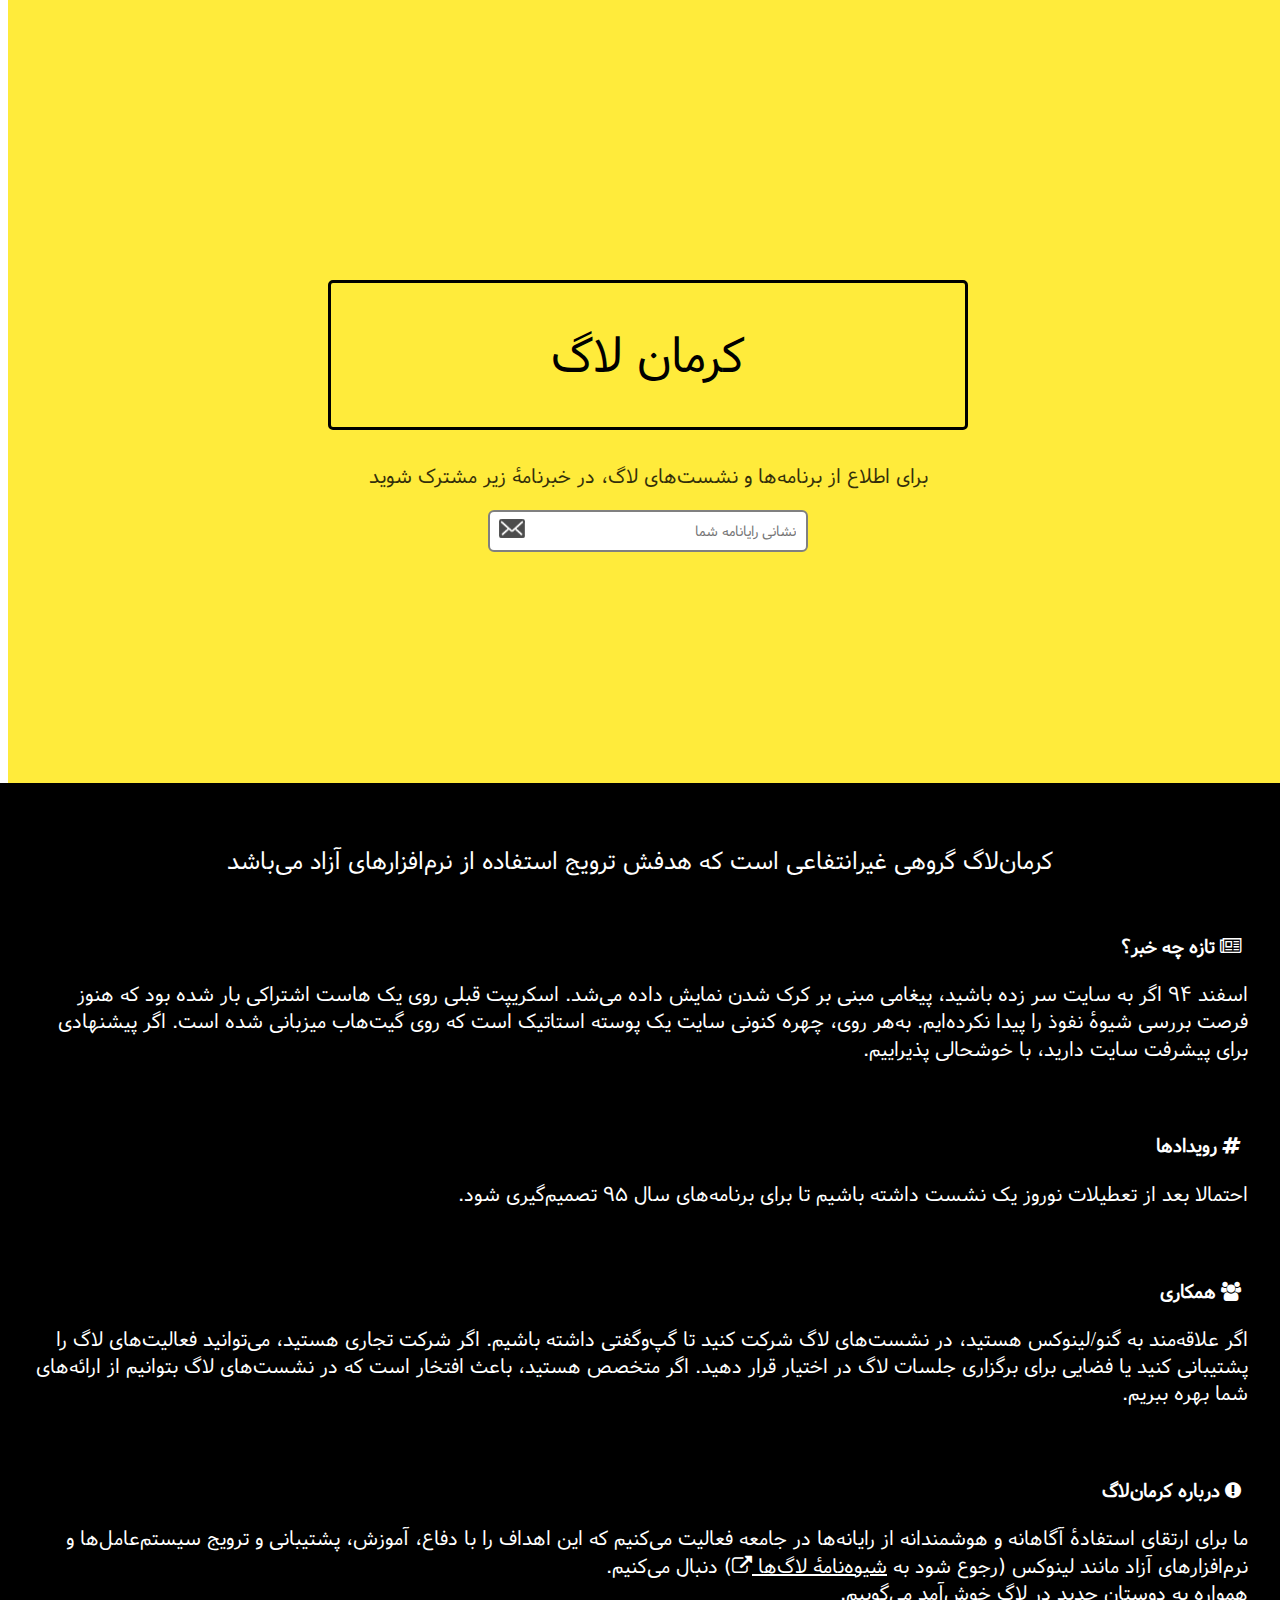
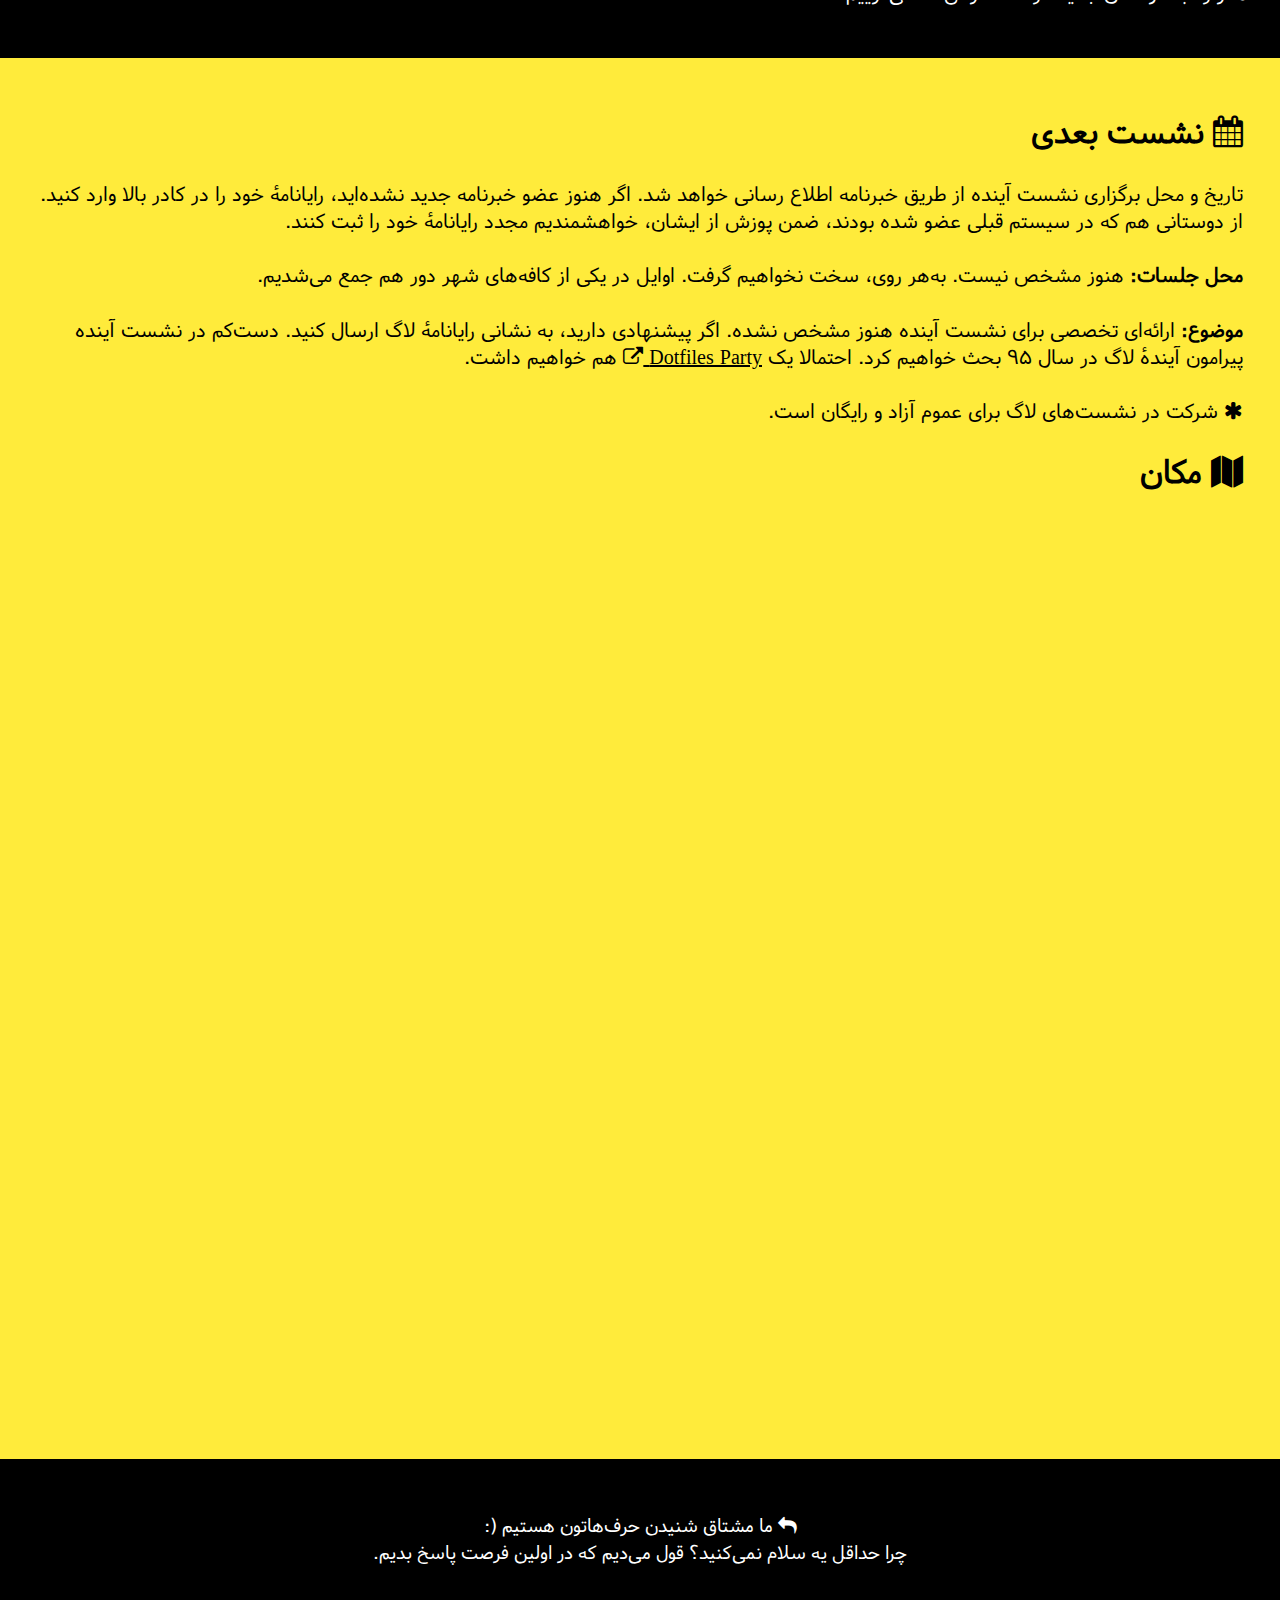
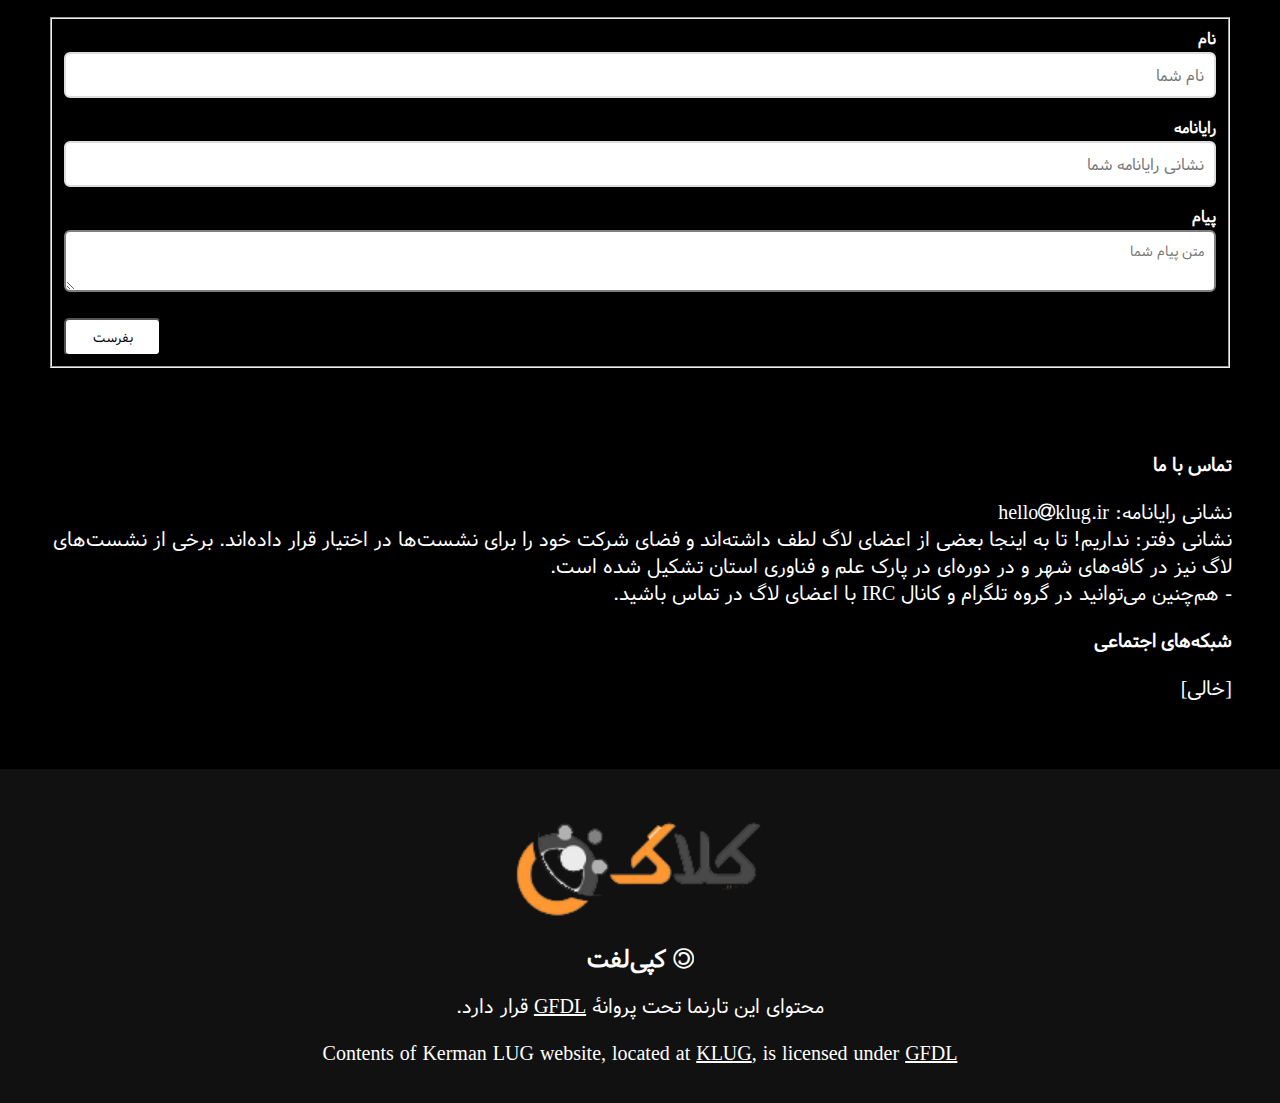
==== index.html @ a6a875c9 "_blog --> blog" ====
<!doctype html>
<html lang="en">
<head>
    <meta charset="utf-8">
    <meta name="viewport" content="width=device-width, initial-scale=1.0">

    <title>کرمان‌لاگ &ndash; گروه کاربران گنو/لینوکس کرمان</title>

    <link rel="stylesheet" href="http://yui.yahooapis.com/pure/0.6.0/pure-min.css">
    <!--[if lte IE 8]>
        <link rel="stylesheet" href="http://yui.yahooapis.com/pure/0.6.0/grids-responsive-old-ie-min.css">
    <![endif]-->
    <!--[if gt IE 8]><!-->
        <link rel="stylesheet" href="http://yui.yahooapis.com/pure/0.6.0/grids-responsive-min.css">
    <!--<![endif]-->
    <link rel="stylesheet" href="http://netdna.bootstrapcdn.com/font-awesome/4.0.3/css/font-awesome.css">
    <link rel="stylesheet" href="fonts/font-awesome/css/font-awesome.min.css">
    <!--[if lte IE 8]>
        <link rel="stylesheet" href="css/layouts/marketing-old-ie.css">
    <![endif]-->
    <!--[if gt IE 8]><!-->
        <link rel="stylesheet" href="css/layouts/marketing.css">
    <!--<![endif]-->
    <link rel="stylesheet" href="css/rtl.css">
</head>
<body>

<div class="header">
    <div class="home-menu pure-menu pure-menu-horizontal pure-menu-fixed">
        <a class="pure-menu-heading" href="">گروه کاربران گنو/لینوکس کرمان</a>

        <ul class="pure-menu-list">
            <li class="pure-menu-item"><a href="blog.html" class="pure-menu-link"><i class="fa fa-list-alt fa-flip-horizontal"></i> بلاگ</a></li>
            <li class="pure-menu-item"><a href="irc://irc.freenode.net/kermanlug" class="pure-menu-link"><i class="fa fa-comment"></i> IRC</a></li>
            <li class="pure-menu-item"><a href="http://telegram.me/kermanlug" class="pure-menu-link"><i class="fa fa-send"></i> تلگرام</a></li>
            <li class="pure-menu-item"><a href="http://web.archive.org/web/20140118203056/http://www.klug.ir/" class="pure-menu-link"><i class="fa fa-archive"></i> آرشیو</a></li>
            <li class="pure-menu-item"><a href="faq.html" class="pure-menu-link"><i class="fa fa-question-circle fa-flip-horizontal"></i> FAQ</a></li>

        </ul>
    </div>
</div>

<div class="splash-container">
    <div class="splash">
        <h1 class="splash-head">کرمان لاگ</h1>
        <p class="splash-subhead">
            برای اطلاع از برنامه‌ها و نشست‌های لاگ، در خبرنامهٔ زیر مشترک شوید
        </p>
        <!-- Subscribe form -->
        <div class="subscribe-width">
        <div class="subscribe">
            <form action="http://klug.us13.list-manage.com/subscribe/post?u=af1e56b7903acbbe41aab40e8&amp;id=5d4c1ebba8" method="post" id="mc-embedded-subscribe-form" method="post" id="subscribe-form">
            <p class="form-field">
                <input type="email" value="" name="EMAIL" id="subscribe_email" placeholder="نشانی رایانامه شما" mailchimp>
            </p>
            <p class="form-submit">
                <input type="submit" name="subscribe_submit" id="subscribe_submit" value="" />
            </p>
                <span id="response"></span>
            </form>
        </div>
        </div>
        <!-- End Subscribe form-->

    </div>
</div>

<div class="content-wrapper">
    <div class="content">
        <h2 class="content-head is-center">
       کرمان‌لاگ گروهی غیرانتفاعی است که هدفش ترویج استفاده از نرم‌افزارهای آزاد می‌باشد
        </h2>

        <div class="pure-g">
            <div class="l-box pure-u-1 pure-u-md-1-2 pure-u-lg-1-4">

                <h3 class="content-subhead">
                    <i class="fa fa-newspaper-o"></i>
                    تازه چه خبر؟
                </h3>
                <p>
اسفند ۹۴ اگر به سایت سر زده باشید، پیغامی مبنی بر کرک شدن نمایش داده می‌شد. اسکریپت قبلی روی یک هاست اشتراکی بار شده بود که هنوز فرصت بررسی شیوهٔ نفوذ را پیدا نکرده‌ایم. به‌هر روی، چهره کنونی سایت یک پوسته استاتیک است که روی گیت‌هاب میزبانی شده است. اگر پیشنهادی برای پیشرفت سایت دارید، با خوشحالی پذیراییم.
                </p>
            </div>
            <div class="l-box pure-u-1 pure-u-md-1-2 pure-u-lg-1-4">
                <h3 class="content-subhead">
                    <i class="fa fa-hashtag"></i>
                    رویدادها
                </h3>
                <p>
احتمالا بعد از تعطیلات نوروز یک نشست داشته باشیم تا برای برنامه‌های سال ۹۵ تصمیم‌گیری شود.
                </p>
            </div>
            <div class="l-box pure-u-1 pure-u-md-1-2 pure-u-lg-1-4">
                <h3 class="content-subhead">
                    <i class="fa fa-group"></i>
                    همکاری
                </h3>
                <p>
اگر علاقه‌مند به گنو/لینوکس هستید، در نشست‌های لاگ شرکت کنید تا گپ‌وگفتی داشته باشیم.  اگر شرکت تجاری هستید، می‌توانید فعالیت‌های لاگ را پشتیبانی کنید یا فضایی برای برگزاری جلسات لاگ در اختیار قرار دهید. اگر متخصص هستید، باعث افتخار است که در نشست‌های لاگ بتوانیم از ارائه‌های شما بهره ببریم.
                </p>
            </div>
            <div class="l-box pure-u-1 pure-u-md-1-2 pure-u-lg-1-4">
                <h3 class="content-subhead">
                    <i class="fa fa-exclamation-circle"></i>
                    درباره کرمان‌لاگ
                </h3>
                <p>
ما برای ارتقای استفادهٔ آگاهانه و هوشمندانه از رایانه‌ها در جامعه فعالیت می‌کنیم که این اهداف را با دفاع، آموزش، پشتیبانی و ترویج سیستم‌عامل‌ها و نرم‌افزارهای آزاد مانند لینوکس (رجوع شود به <a href="http://www.tldp.org/HOWTO/User-Group-HOWTO-4.html">شیوه‌نامهٔ لاگ‌ها <i class="fa fa-external-link"></i></a>) دنبال می‌کنیم.
                <br>
همواره به دوستان جدید در لاگ خوش‌آمد می‌گوییم.
                </p>
            </div>
        </div>
    </div>

    <div class="ribbon l-box-lrg pure-g">
        <div class="pure-u-1 pure-u-md-1-2 pure-u-lg-2-3">

            <h1 class="content-head-ribbon"><i class="fa fa-calendar"></i> نشست بعدی</h1>

            <p class="content-head-ribbon">
تاریخ و محل برگزاری نشست آینده از طریق خبرنامه اطلاع رسانی خواهد شد. اگر هنوز عضو خبرنامه  جدید نشده‌اید، رایانامهٔ خود را در کادر بالا وارد کنید. از دوستانی هم که در سیستم قبلی عضو شده بودند، ضمن پوزش از ایشان، خواهشمندیم مجدد رایانامهٔ خود را ثبت کنند.
<br>
<br>
<b>محل جلسات:</b> هنوز مشخص نیست. به‌هر روی، سخت نخواهیم گرفت. اوایل در یکی از کافه‌های شهر دور هم جمع می‌شدیم.
<br>
<br>
<b>موضوع:</b> ارائه‌ای تخصصی برای نشست آینده هنوز مشخص نشده. اگر پیشنهادی دارید، به نشانی رایانامهٔ لاگ ارسال کنید. دست‌کم در نشست آینده پیرامون آیندهٔ لاگ در سال ۹۵ بحث خواهیم کرد. احتمالا یک <a href="http://cplug.org/2016/01/27/dotfiles/">Dotfiles Party <i class="fa fa-external-link"></i></a> هم خواهیم داشت.

<br>
<br>
<i class="fa fa-asterisk"></i> شرکت در نشست‌های لاگ برای عموم آزاد و رایگان است.
            </p>
        </div>

        <div class="pure-u-1 pure-u-md-1-2 pure-u-lg-1-3">
		<h1 class="content-head-ribbon"><i class="fa fa-map"></i> مکان</h1>
		<div class="google-maps">
		<iframe src="https://www.google.com/maps/embed?pb=!1m18!1m12!1m3!1d3445.2296825714075!2d57.05287413012775!3d30.28822043555858!2m3!1f0!2f0!3f0!3m2!1i1024!2i768!4f13.1!3m3!1m2!1s0x3f0218f4f6b83019%3A0xd40569c775bb7080!2sAzadi+Square!5e0!3m2!1sen!2sir!4v1457871116196" width="600" height="450" frameborder="0" style="border:0" allowfullscreen></iframe>
		</div>
    </div>
    </div>

    <div class="content">
        <h3 class="content-head is-center">
        <i class="fa fa-reply"></i>
        ما مشتاق شنیدن حرف‌هاتون هستیم (:
        <br>
        چرا حداقل یه سلام نمی‌کنید؟ قول می‌دیم که در اولین فرصت پاسخ بدیم.
        </h3>

        <div class="pure-g">
            <div class="l-box-lrg pure-u-1 pure-u-md-2-5">
                <form class="pure-form pure-form-stacked" action="https://fwdform.herokuapp.com/user/27b4df07-ee96-4915-ac5d-5c3432e8de1f" method="post">
                    <fieldset>

                        <label for="name">نام</label>
                        <input type="text" name="name" placeholder="نام شما">

                        <label for="email">رایانامه</label>
                        <input type="email" name="email" placeholder="نشانی رایانامه شما">

                        <label for="message">پیام</label>
			<textarea type="text" name="message" placeholder="متن پیام شما"></textarea>
                        <button type="submit" class="pure-button pull-left">بفرست</button>
                    </fieldset>
                </form>
            </div>

            <div class="l-box-lrg pure-u-1 pure-u-md-3-5">
                <h3>تماس با ما</h3>
                <p>
نشانی رایانامه: hello<i class="fa fa-at"></i>klug.ir
<br>
نشانی دفتر: نداریم! تا به اینجا بعضی از اعضای لاگ لطف داشته‌اند و فضای شرکت خود را برای نشست‌ها در اختیار قرار داده‌اند. برخی از نشست‌های لاگ نیز در کافه‌های شهر و در دوره‌ای در پارک علم و فناوری استان تشکیل شده است.
<br>
- هم‌چنین می‌توانید در گروه تلگرام و کانال IRC با اعضای لاگ در تماس باشید.
                </p>

                <h3>شبکه‌های اجتماعی</h3>
                <p>
[خالی]
                </p>
            </div>
        </div>

    </div>

    <div class="footer l-box is-center">
        <div class="pure-g">
        <div class="is-center pure-u-1 pure-u-md-1-2 pure-u-lg-2-5">
            <img class="pure-img-responsive" alt="File Icons" width="300" src="images/logo.png">
        </div>
        <div class="pure-u-1 pure-u-md-1-2 pure-u-lg-3-5">

            <h2><i class="fa fa-copyright fa-flip-horizontal"></i> کپی‌لفت</h2>

            <p>
محتوای این تارنما تحت پروانهٔ <a rel="license" href="https://commons.wikimedia.org/wiki/Commons:GNU_Free_Documentation_License,_version_1.2">GFDL</a> قرار دارد.
            </p>
            <p class="lead">
            Contents of <span xmlns:dct="http://purl.org/dc/terms/" property="dct:title">Kerman LUG</span> website, located at <a xmlns:cc="http://creativecommons.org/ns#" href="http://klug.ir/" property="cc:attributionName" rel="cc:attributionURL">KLUG</a>, is licensed under <a rel="license" href="https://commons.wikimedia.org/wiki/Commons:GNU_Free_Documentation_License,_version_1.2">GFDL</a>
            </p>
        </div>
    </div>

    </div>
</div>

</body>
</html>
---- css/layouts/marketing-old-ie.css ----
* {
    -webkit-box-sizing: border-box;
    -moz-box-sizing: border-box;
    box-sizing: border-box;
}

/*
 * -- BASE STYLES --
 * Most of these are inherited from Base, but I want to change a few.
 */

body {
    line-height: 1.7em;
    color: #7f8c8d;
    font-size: 13px;
}

h1,
h2,
h3,
h4,
h5,
h6,
label {
    color: #34495e;
}

.pure-img-responsive {
    max-width: 100%;
    height: auto;
}

/*
 * -- LAYOUT STYLES --
 * These are some useful classes which I will need
 */

.l-box {
    padding: 1em;
}

.l-box-lrg {
    padding: 2em;
    border-bottom: 1px solid rgba(0,0,0,0.1);
}

.is-center {
    text-align: center;
}

/*
 * -- PURE FORM STYLES --
 * Style the form inputs and labels
 */

.pure-form label {
    margin: 1em 0 0;
    font-weight: bold;
    font-size: 100%;
}

.pure-form input[type] {
    border: 2px solid #ddd;
    box-shadow: none;
    font-size: 100%;
    width: 100%;
    margin-bottom: 1em;
}

/*
 * -- PURE BUTTON STYLES --
 * I want my pure-button elements to look a little different
 */

.pure-button {
    background-color: #1f8dd6;
    color: white;
    padding: 0.5em 2em;
    border-radius: 5px;
}

a.pure-button-primary {
    background: white;
    color: #1f8dd6;
    border-radius: 5px;
    font-size: 120%;
}

/*
 * -- MENU STYLES --
 * I want to customize how my .pure-menu looks at the top of the page
 */

.home-menu {
    padding: 0.5em;
    text-align: center;
    box-shadow: 0 1px 1px rgba(0,0,0, 0.10);
}

.home-menu {
    background: #2d3e50;
}

.pure-menu.pure-menu-fixed {
    /* Fixed menus normally have a border at the bottom. */
    border-bottom: none;
    /* I need a higher z-index here because of the scroll-over effect. */
    z-index: 4;
}

.home-menu .pure-menu-heading {
    color: white;
    font-weight: 400;
    font-size: 120%;
}

.home-menu .pure-menu-selected a {
    color: white;
}

.home-menu a {
    color: #6FBEF3;
}

.home-menu li a:hover,
.home-menu li a:focus {
    background: none;
    border: none;
    color: #AECFE5;
}

/*
 * -- SPLASH STYLES --
 * This is the blue top section that appears on the page.
 */

.splash-container {
    background: #1f8dd6;
    z-index: 1;
    overflow: hidden;
    /* The following styles are required for the "scroll-over" effect */
    width: 100%;
    height: 88%;
    top: 0;
    left: 0;
    position: fixed !important;
}

.splash {
    /* absolute center .splash within .splash-container */
    width: 80%;
    height: 50%;
    margin: auto;
    position: absolute;
    top: 100px;
    left: 0;
    bottom: 0;
    right: 0;
    text-align: center;
    text-transform: uppercase;
}

/* This is the main heading that appears on the blue section */

.splash-head {
    font-size: 20px;
    font-weight: bold;
    color: white;
    border: 3px solid white;
    padding: 1em 1.6em;
    font-weight: 100;
    border-radius: 5px;
    line-height: 1em;
}

/* This is the subheading that appears on the blue section */

.splash-subhead {
    color: white;
    letter-spacing: 0.05em;
    opacity: 0.8;
}

/*
 * -- CONTENT STYLES --
 * This represents the content area (everything below the blue section)
 */

.content-wrapper {
    /* These styles are required for the "scroll-over" effect */
    position: absolute;
    top: 87%;
    width: 100%;
    min-height: 12%;
    z-index: 2;
    background: white;
}

/* This is the class used for the main content headers (<h2>) */

.content-head {
    font-weight: 400;
    text-transform: uppercase;
    letter-spacing: 0.1em;
    margin: 2em 0 1em;
}

/* This is a modifier class used when the content-head is inside a ribbon */

.content-head-ribbon {
    color: white;
}

/* This is the class used for the content sub-headers (<h3>) */

.content-subhead {
    color: #1f8dd6;
}

.content-subhead i {
    margin-right: 7px;
}

/* This is the class used for the dark-background areas. */

.ribbon {
    background: #2d3e50;
    color: #aaa;
}

/* This is the class used for the footer */

.footer {
    background: #111;
}

/*
 * -- TABLET (AND UP) MEDIA QUERIES --
 * On tablets and other medium-sized devices, we want to customize some
 * of the mobile styles.
 */

/* We increase the body font size */

body {
    font-size: 16px;
}

/* We want to give the content area some more padding */

.content {
    padding: 1em;
}

/* We can align the menu header to the left, but float the
    menu items to the right. */

.home-menu {
    text-align: left;
}

.home-menu ul {
    float: right;
}

/* We increase the height of the splash-container */

/*    .splash-container {
        height: 500px;
    }*/

/* We decrease the width of the .splash, since we have more width
    to work with */

.splash {
    width: 50%;
    height: 50%;
}

.splash-head {
    font-size: 250%;
}

/* We remove the border-separator assigned to .l-box-lrg */

.l-box-lrg {
    border: none;
}

/*
 * -- DESKTOP (AND UP) MEDIA QUERIES --
 * On desktops and other large devices, we want to over-ride some
 * of the mobile and tablet styles.
 */
---- css/layouts/marketing.css ----
* {
    -webkit-box-sizing: border-box;
    -moz-box-sizing: border-box;
    box-sizing: border-box;
}

/*
 * -- BASE STYLES --
 * Most of these are inherited from Base, but I want to change a few.
 */
body {
    line-height: 1.7em;
    color: #7f8c8d;
    font-size: 13px;
}

h1,
h2,
h3,
h4,
h5,
h6,
label
input {
    color: #34495e;
    font-family: 'vazir';
}

.pure-img-responsive {
    max-width: 100%;
    height: auto;
}

/*
 * -- LAYOUT STYLES --
 * These are some useful classes which I will need
 */
.l-box {
    padding: 1em;
}

.l-box-lrg {
    padding: 2em;
    border-bottom: 1px solid rgba(0,0,0,0.1);
}

.is-center {
    text-align: center;
}



/*
 * -- PURE FORM STYLES --
 * Style the form inputs and labels
 */
.pure-form label {
    margin: 1em 0 0;
    font-weight: bold;
    font-size: 100%;
}

.pure-form input[type] {
    border: 2px solid #ddd;
    box-shadow: none;
    font-size: 100%;
    width: 100%;
    margin-bottom: 1em;
    font-family: 'vazir';
}

/*
 * -- PURE BUTTON STYLES --
 * I want my pure-button elements to look a little different
 */
.pure-button {
    background-color: #1f8dd6;
    color: white;
    padding: 0.5em 2em;
    border-radius: 5px;
    font-family: 'vazir';
}

a.pure-button-primary {
    background: white;
    color: #1f8dd6;
    border-radius: 5px;
    font-size: 120%;
}


/*
 * -- MENU STYLES --
 * I want to customize how my .pure-menu looks at the top of the page
 */

.home-menu {
    padding: 0.5em;
    text-align: center;
    box-shadow: 0 1px 1px rgba(0,0,0, 0.10);
}
.home-menu {
    background: #2d3e50;
}
.pure-menu.pure-menu-fixed {
    /* Fixed menus normally have a border at the bottom. */
    border-bottom: none;
    /* I need a higher z-index here because of the scroll-over effect. */
    z-index: 4;
}

.home-menu .pure-menu-heading {
    color: white;
    font-weight: 400;
    font-size: 120%;
}

.home-menu .pure-menu-selected a {
    color: white;
}

.home-menu a {
    color: #6FBEF3;
}
.home-menu li a:hover,
.home-menu li a:focus {
    background: none;
    border: none;
    color: #AECFE5;
}


/*
 * -- SPLASH STYLES --
 * This is the blue top section that appears on the page.
 */

.splash-container {
    background: #1f8dd6;
    z-index: 1;
    overflow: hidden;
    /* The following styles are required for the "scroll-over" effect */
    width: 100%;
    height: 88%;
    top: 0;
    left: 0;
    position: fixed !important;
}

.splash {
    /* absolute center .splash within .splash-container */
    width: 80%;
    height: 50%;
    margin: auto;
    position: absolute;
    top: 100px; left: 0; bottom: 0; right: 0;
    text-align: center;
    text-transform: uppercase;
}

/* This is the main heading that appears on the blue section */
.splash-head {
    font-size: 20px;
    font-weight: bold;
    color: white;
    border: 3px solid white;
    padding: 1em 1.6em;
    font-weight: 100;
    border-radius: 5px;
    line-height: 1em;
}

/* This is the subheading that appears on the blue section */
.splash-subhead {
    color: white;
    letter-spacing: 0.05em;
    opacity: 0.8;
}

/*
 * -- CONTENT STYLES --
 * This represents the content area (everything below the blue section)
 */
.content-wrapper {
    /* These styles are required for the "scroll-over" effect */
    position: absolute;
    top: 87%;
    width: 100%;
    min-height: 12%;
    z-index: 2;
    background: white;

}

/* This is the class used for the main content headers (<h2>) */
.content-head {
    font-weight: 400;
    text-transform: uppercase;
    letter-spacing: 0.1em;
    margin: 2em 0 1em;
}

/* This is a modifier class used when the content-head is inside a ribbon */
.content-head-ribbon {
    color: white;
}

/* This is the class used for the content sub-headers (<h3>) */
.content-subhead {
    color: #1f8dd6;
}
    .content-subhead i {
        margin-right: 7px;
    }

/* This is the class used for the dark-background areas. */
.ribbon {
    background: #2d3e50;
    color: #aaa;
}

/* This is the class used for the footer */
.footer {
    background: #111;
}

/*
 * -- TABLET (AND UP) MEDIA QUERIES --
 * On tablets and other medium-sized devices, we want to customize some
 * of the mobile styles.
 */
@media (min-width: 48em) {

    /* We increase the body font size */
    body {
        font-size: 16px;
    }
    /* We want to give the content area some more padding */
    .content {
        padding: 1em;
    }

    /* We can align the menu header to the left, but float the
    menu items to the right. */
    .home-menu {
        text-align: left;
    }
        .home-menu ul {
            float: right;
        }

    /* We increase the height of the splash-container */
/*    .splash-container {
        height: 500px;
    }*/

    /* We decrease the width of the .splash, since we have more width
    to work with */
    .splash {
        width: 50%;
        height: 50%;
    }

    .splash-head {
        font-size: 250%;
    }


    /* We remove the border-separator assigned to .l-box-lrg */
    .l-box-lrg {
        border: none;
    }

}

/*
 * -- DESKTOP (AND UP) MEDIA QUERIES --
 * On desktops and other large devices, we want to over-ride some
 * of the mobile and tablet styles.
 */
@media (min-width: 78em) {
    /* We increase the header font size even more */
    .splash-head {
        font-size: 300%;
    }
}
---- css/rtl.css ----
@font-face {
    font-family: 'vazir';
    src: url('../fonts/Vazir.ttf');
    src: url('../fonts/Vazir.woff') format('woff'),
         url('../fonts/Vazir-Bold.ttf') format('truetype'),
         url('../fonts/Vazir-Bold.ttf') format('truetype'),
         url('../fonts/Vazir-Bold.woff') format('woff');
    font-weight: normal;
    font-style: normal;
}

@font-face {
    font-family: 'Droid Arabic Naskh';
    src: url('../fonts/DroidNaskh-Bold.ttf');
    font-style: normal;
}

body {
    direction: rtl;
    font-family: 'vazir', 'Droid Arabic Naskh', 'Ubuntu';
}

/*============================ Header ============================*/
.home-menu {
    text-align: right;
}

.home-menu ul {
    float: left;
}

.pure-menu-horizontal {
    white-space: normal;
}

/*========================= a, a:hover ===========================*/
.home-menu li a:hover,
.home-menu li a:focus,
.footer a:hover,
.content a:hover,
.ribbon a:hover  {
    background: #fff;
    border-bottom:0px solid #fff;
    color: #111414;
    text-decoration: none;
}

.footer a,
.content a {
    color: white;
}

.ribbon a {
    color: black;
}

/*================================================================*/

.splash-head {
    font-family: 'vazir', 'Droid Arabic Naskh', 'pfont';
}

.home-menu a, .content-subhead, h1, h2, h3, h4, h5, h6, label, p {
    color: white;
    font-family: 'vazir', 'Droid Arabic Naskh', 'Ubuntu';
}

p {
    font-size: 1.25em;
}

.content-head {
    letter-spacing: 0em;
}

.splash-container, .ribbon {
    background: #FFEB3B;
}

.home-menu, .content-wrapper {
    background: black;
}

.splash-head, .splash-subhead {
    color: black;
}

.splash-head {
    border-color: black
}

.pure-button {
    background-color: white;
    color: black;
    margin-top: 10px;
}

/*================= Black Color for Yellow Parts =================*/

.content-head-ribbon {
    color: black;
    padding: 5px;
}

.vazir {
    font-family: 'vazir !IMPORTANT';
}

/*======================== SUBSCRIBE FORM ========================*/
input[type="text"], input[type="email"], input[type="password"], textarea {
    background-color: white;
    border: 2px solid gray;
    -webkit-border-radius: 6px;
    border-radius: 6px;
    color: #000000;
    font-family: inherit;
    font-size: 14px;
    padding: 9px 10px;
    margin: 0px 0px 8px 0px;
    -webkit-transition: all 0.7s ease 0s;
    -moz-transition: all 0.7s ease 0s;
    -ms-transition: all 0.7s ease 0s;
    -o-transition: all 0.7s ease 0s;
    transition: all 0.7s ease 0s;
    width: 100%;
}

input[type="text"]:focus, input[type="email"]:focus, input[type="password"]:focus, textarea:focus {
    background-color: rgba(255,255,255,1);
}

.subscribe-width {
    width: 50%;
    margin-right: 25%;
}

.subscribe {
    position: relative;
    height: auto;
    margin: 5px 0px 0px 0px;
    width: 100%;
}

input::-webkit-input-placeholder, input:-moz-placeholder, input::-moz-placeholder, input:-ms-input-placeholder {
    color: #999;
}

.subscribe  input[type="text"] {
    padding: 9px 50px 9px 15px;
}

#subscribe_submit {
    background: transparent url(../images/envelope.png) no-repeat center left;
    color: #fff;
    font-weight: 100;
    font-size: 12px;
    border: none;
    padding: 1px 15px 4px;
    outline: none;
    position: absolute;
    left: 11px;
    top: 9px;
    -webkit-transition: all 0.3s ease-in-out;
    -moz-transition: all 0.3s ease-in-out;
    -ms-transition: all 0.3s ease-in-out;
    -o-transition: all 0.3s ease-in-out;
    transition: all 0.3s ease-in-out;
}

#subscribe_submit:hover {
    background: transparent url(../images/envelope-hover.png) no-repeat top left;
}
.error {
    -webkit-transition: all 0.5s ease 0s;
    -moz-transition: all 0.5s ease 0s;
    -ms-transition: all 0.5s ease 0s;
    -o-transition: all 0.5s ease 0s;
    transition: all 0.5s ease 0s;
    float: right;
    margin: -40px 4px 0 0;
    position: relative;
    top: 0;
}

.error i{
    background: none !important;
    border-radius:0;
    -webkit-border-radius:0;
    width:12px !important;
    height:12px !important;
    margin: 0px;
    padding: 0px;
}

.error i:before {
    color: #FF0000;
    content: "";
    font-family: FontAwesome;
    font-size: 11px;
    margin-right: 10px;
    vertical-align: top;
    width:12px !important;
    height:12px !important;
}

/*========================= Google Maps =========================*/
.google-maps {
    position: relative;
    padding-bottom: 75%;
    height: 0;
    overflow: hidden;
}
.google-maps iframe {
    position: absolute;
    top: 0;
    left: 0;
    width: 100%;
    height: 100%;
}
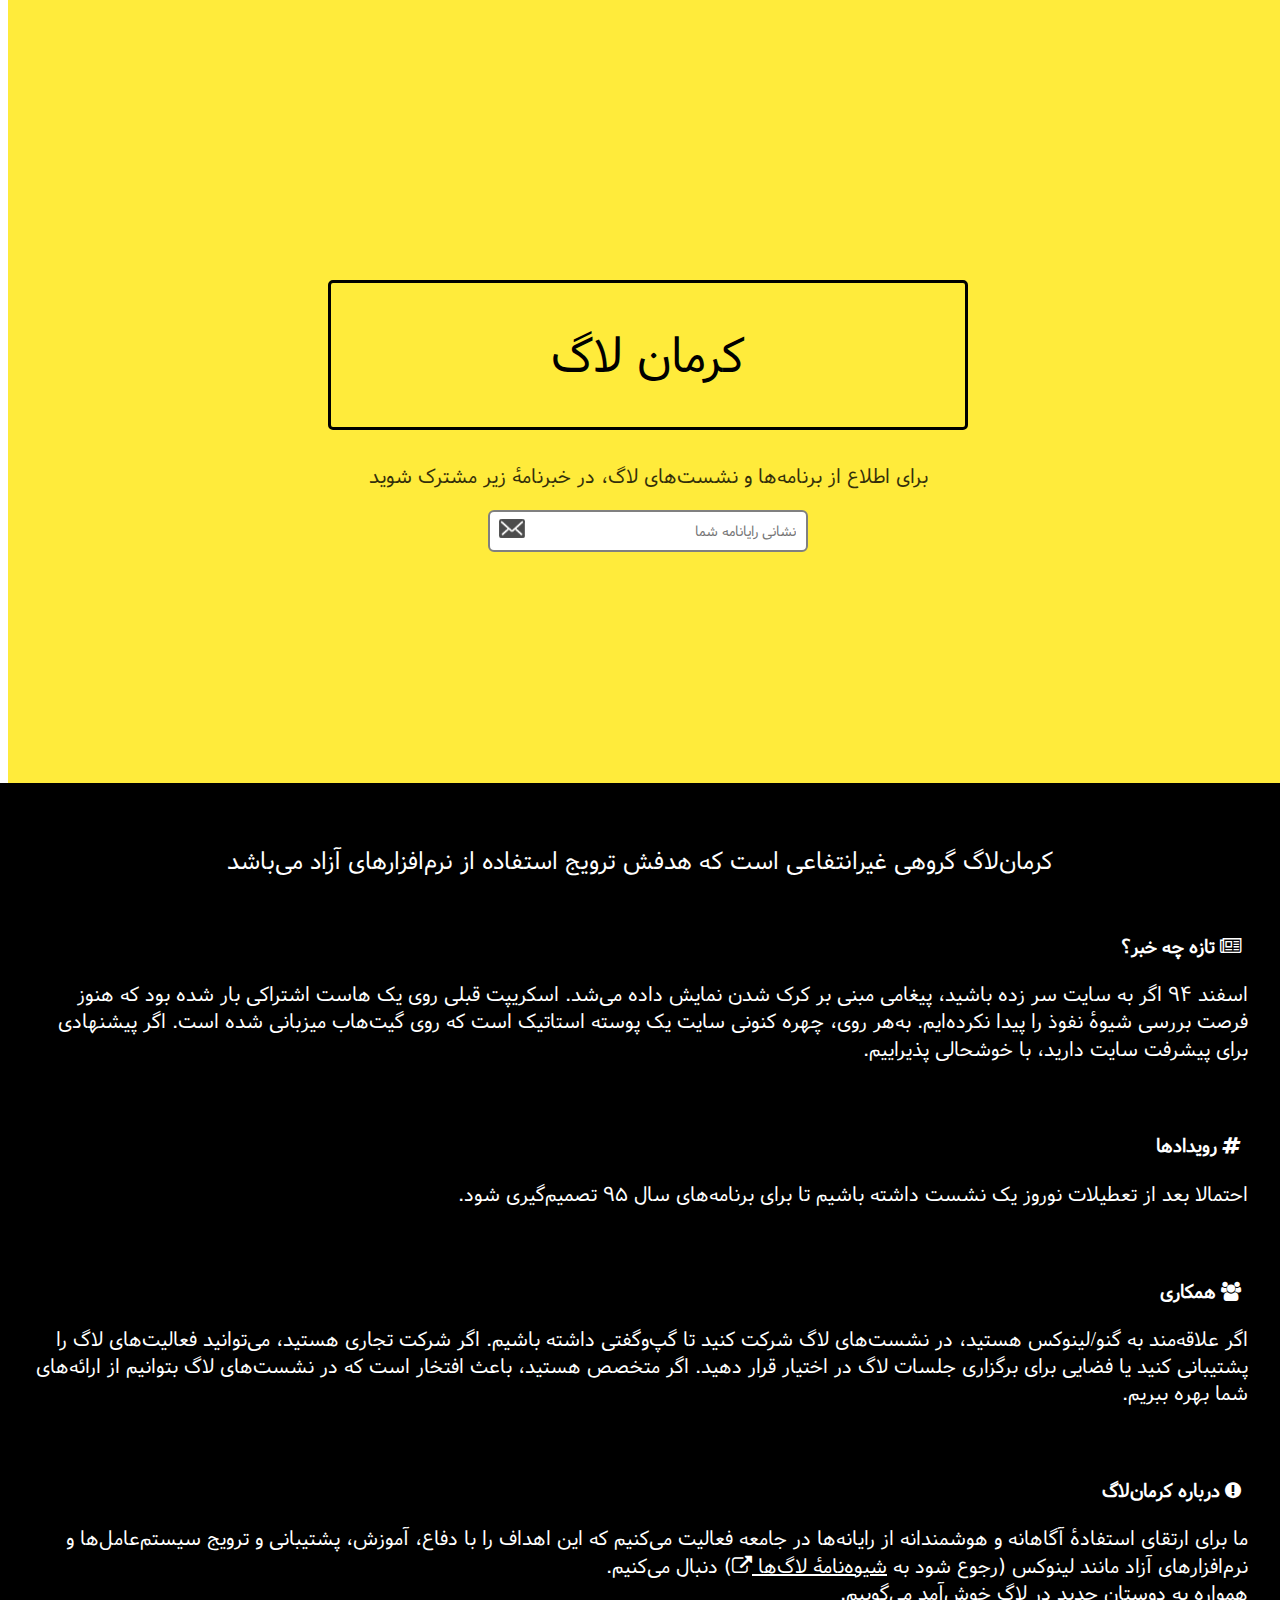
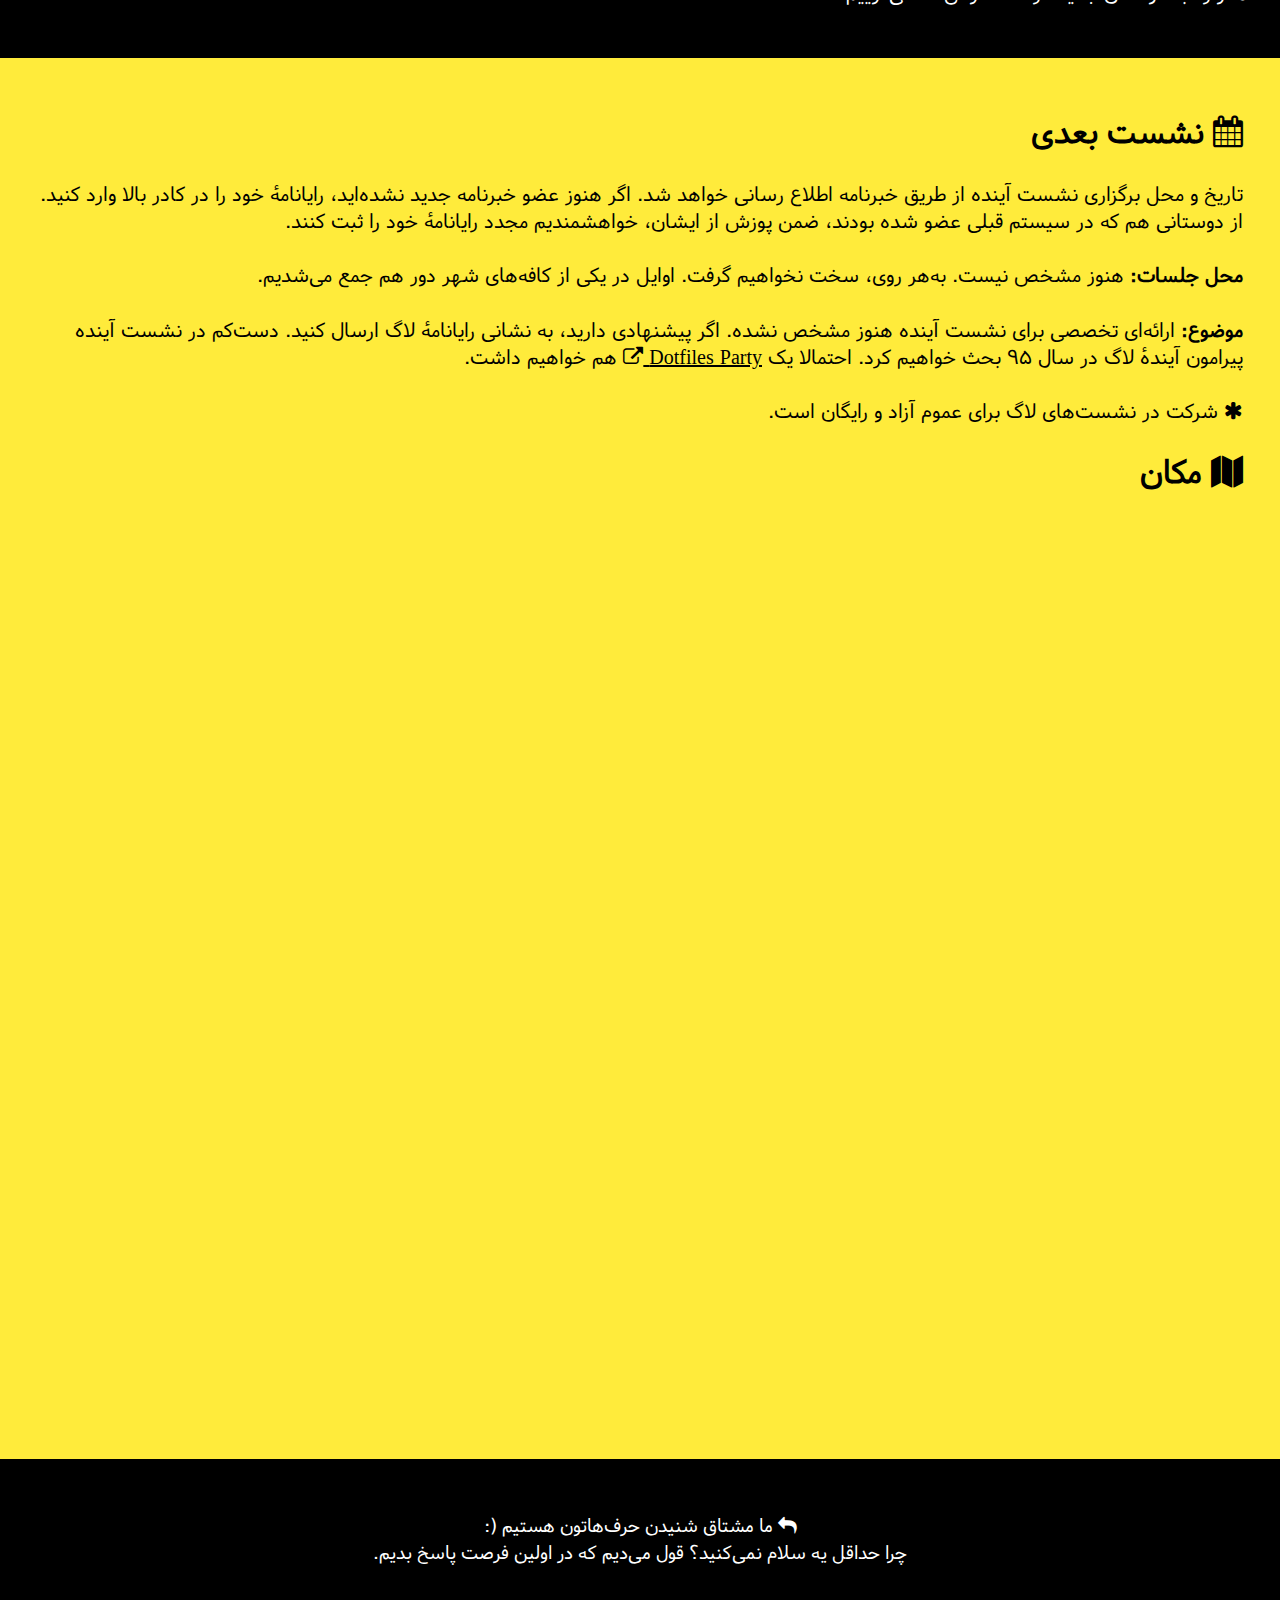
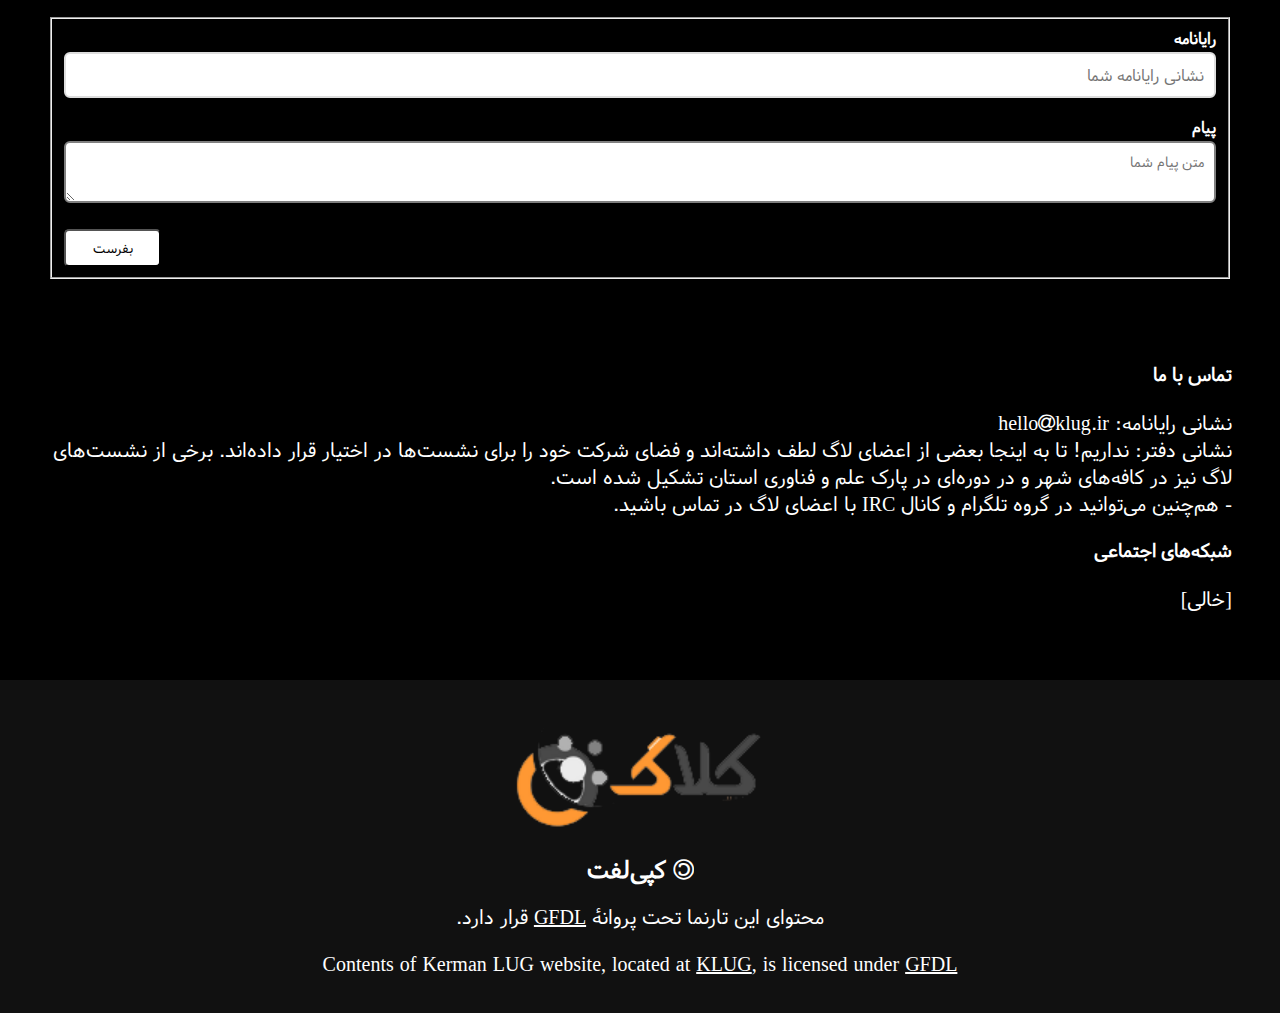
==== commit f6a85735: "Contact form works now" ====
--- a/index.html
+++ b/index.html
@@ -154,9 +154,7 @@
             <div class="l-box-lrg pure-u-1 pure-u-md-2-5">
                 <form class="pure-form pure-form-stacked" action="https://fwdform.herokuapp.com/user/27b4df07-ee96-4915-ac5d-5c3432e8de1f" method="post">
                     <fieldset>
-
-                        <label for="name">نام</label>
-                        <input type="text" name="name" placeholder="نام شما">
+                        <input type="text" name="name" Value="User" hidden>
 
                         <label for="email">رایانامه</label>
                         <input type="email" name="email" placeholder="نشانی رایانامه شما">
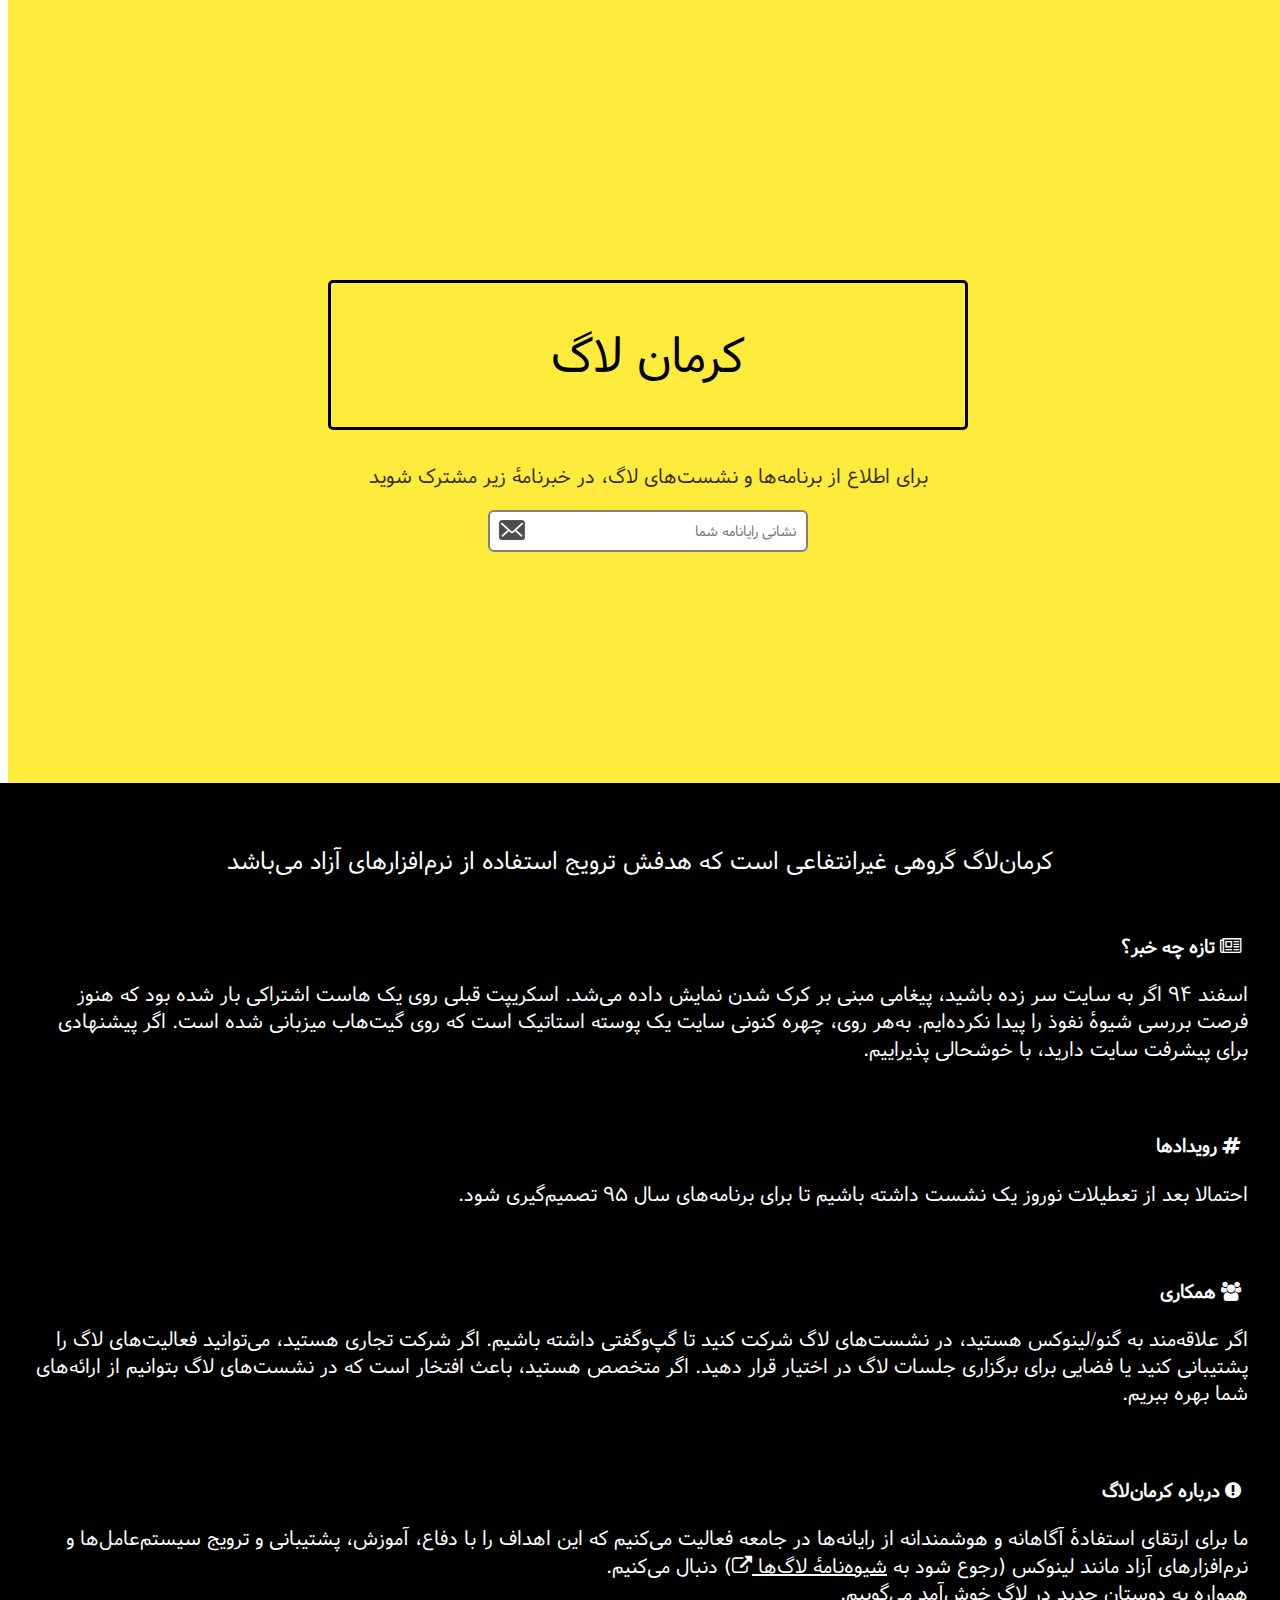
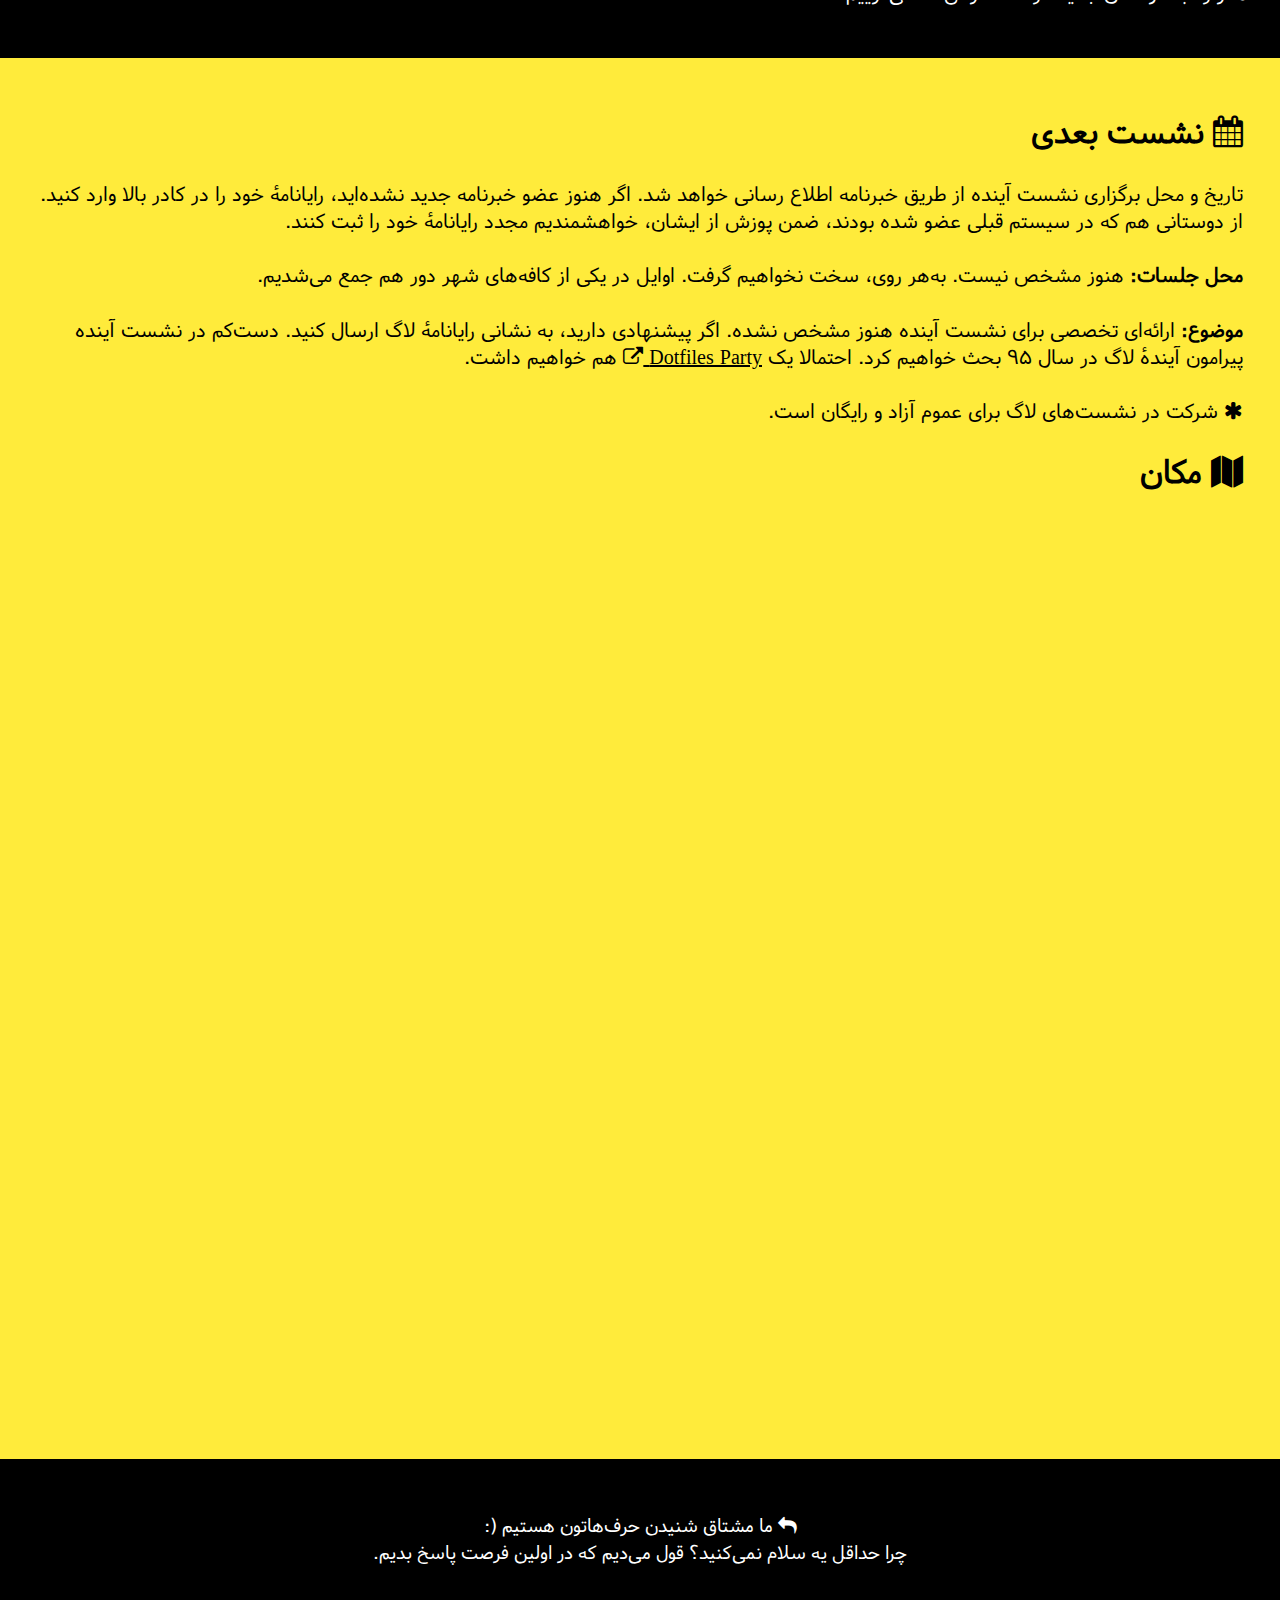
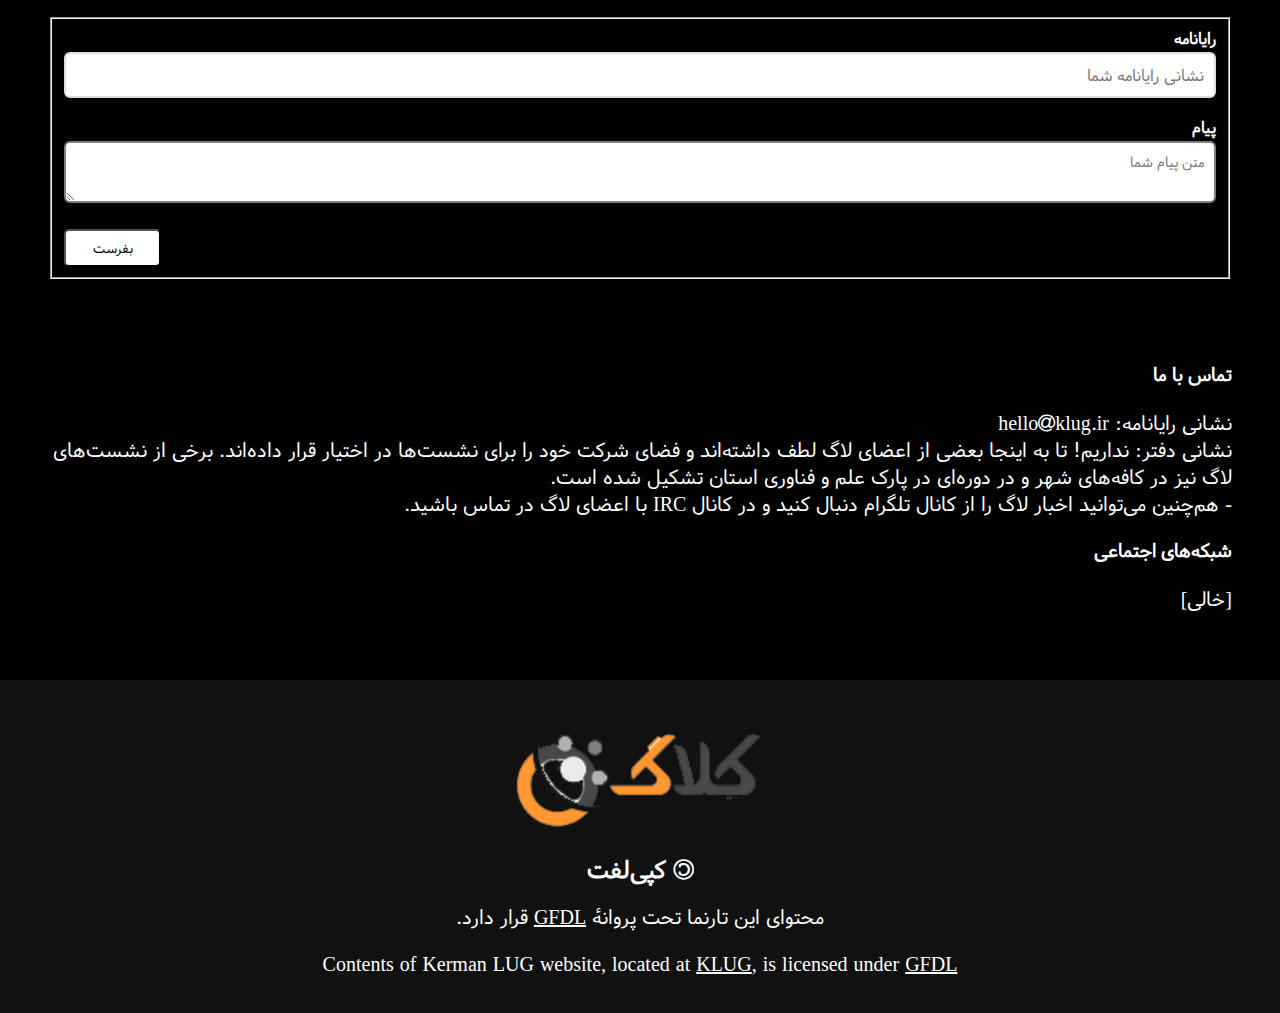
==== commit 3dd4ac11: "Moving changes from 'marketing.css' into 'rtl.css'" ====
--- a/index.html
+++ b/index.html
@@ -32,7 +32,7 @@
         <ul class="pure-menu-list">
             <li class="pure-menu-item"><a href="blog.html" class="pure-menu-link"><i class="fa fa-list-alt fa-flip-horizontal"></i> بلاگ</a></li>
             <li class="pure-menu-item"><a href="irc://irc.freenode.net/kermanlug" class="pure-menu-link"><i class="fa fa-comment"></i> IRC</a></li>
-            <li class="pure-menu-item"><a href="http://telegram.me/kermanlug" class="pure-menu-link"><i class="fa fa-send"></i> تلگرام</a></li>
+            <li class="pure-menu-item"><a href="https://telegram.me/joinchat/CYY-5z2LL8rXZhT4EITyJA" class="pure-menu-link"><i class="fa fa-send"></i> تلگرام</a></li>
             <li class="pure-menu-item"><a href="http://web.archive.org/web/20140118203056/http://www.klug.ir/" class="pure-menu-link"><i class="fa fa-archive"></i> آرشیو</a></li>
             <li class="pure-menu-item"><a href="faq.html" class="pure-menu-link"><i class="fa fa-question-circle fa-flip-horizontal"></i> FAQ</a></li>
 
@@ -173,7 +173,7 @@
 <br>
 نشانی دفتر: نداریم! تا به اینجا بعضی از اعضای لاگ لطف داشته‌اند و فضای شرکت خود را برای نشست‌ها در اختیار قرار داده‌اند. برخی از نشست‌های لاگ نیز در کافه‌های شهر و در دوره‌ای در پارک علم و فناوری استان تشکیل شده است.
 <br>
-- هم‌چنین می‌توانید در گروه تلگرام و کانال IRC با اعضای لاگ در تماس باشید.
+- هم‌چنین می‌توانید اخبار لاگ را از کانال تلگرام دنبال کنید و در کانال IRC با اعضای لاگ در تماس باشید.
                 </p>
 
                 <h3>شبکه‌های اجتماعی</h3>
--- a/css/rtl.css
+++ b/css/rtl.css
@@ -54,9 +54,9 @@
     color: black;
 }
 
-/*================================================================*/
-
-.splash-head {
+/*========================= Font Issues ==========================*/
+
+.splash-head, .pure-button, .pure-form, .pure-button {
     font-family: 'vazir', 'Droid Arabic Naskh', 'pfont';
 }
 
@@ -72,6 +72,13 @@
 .content-head {
     letter-spacing: 0em;
 }
+
+input {
+    color: #34495e;
+    font-family: 'vazir';
+}
+
+/*================================================================*/
 
 .splash-container, .ribbon {
     background: #FFEB3B;
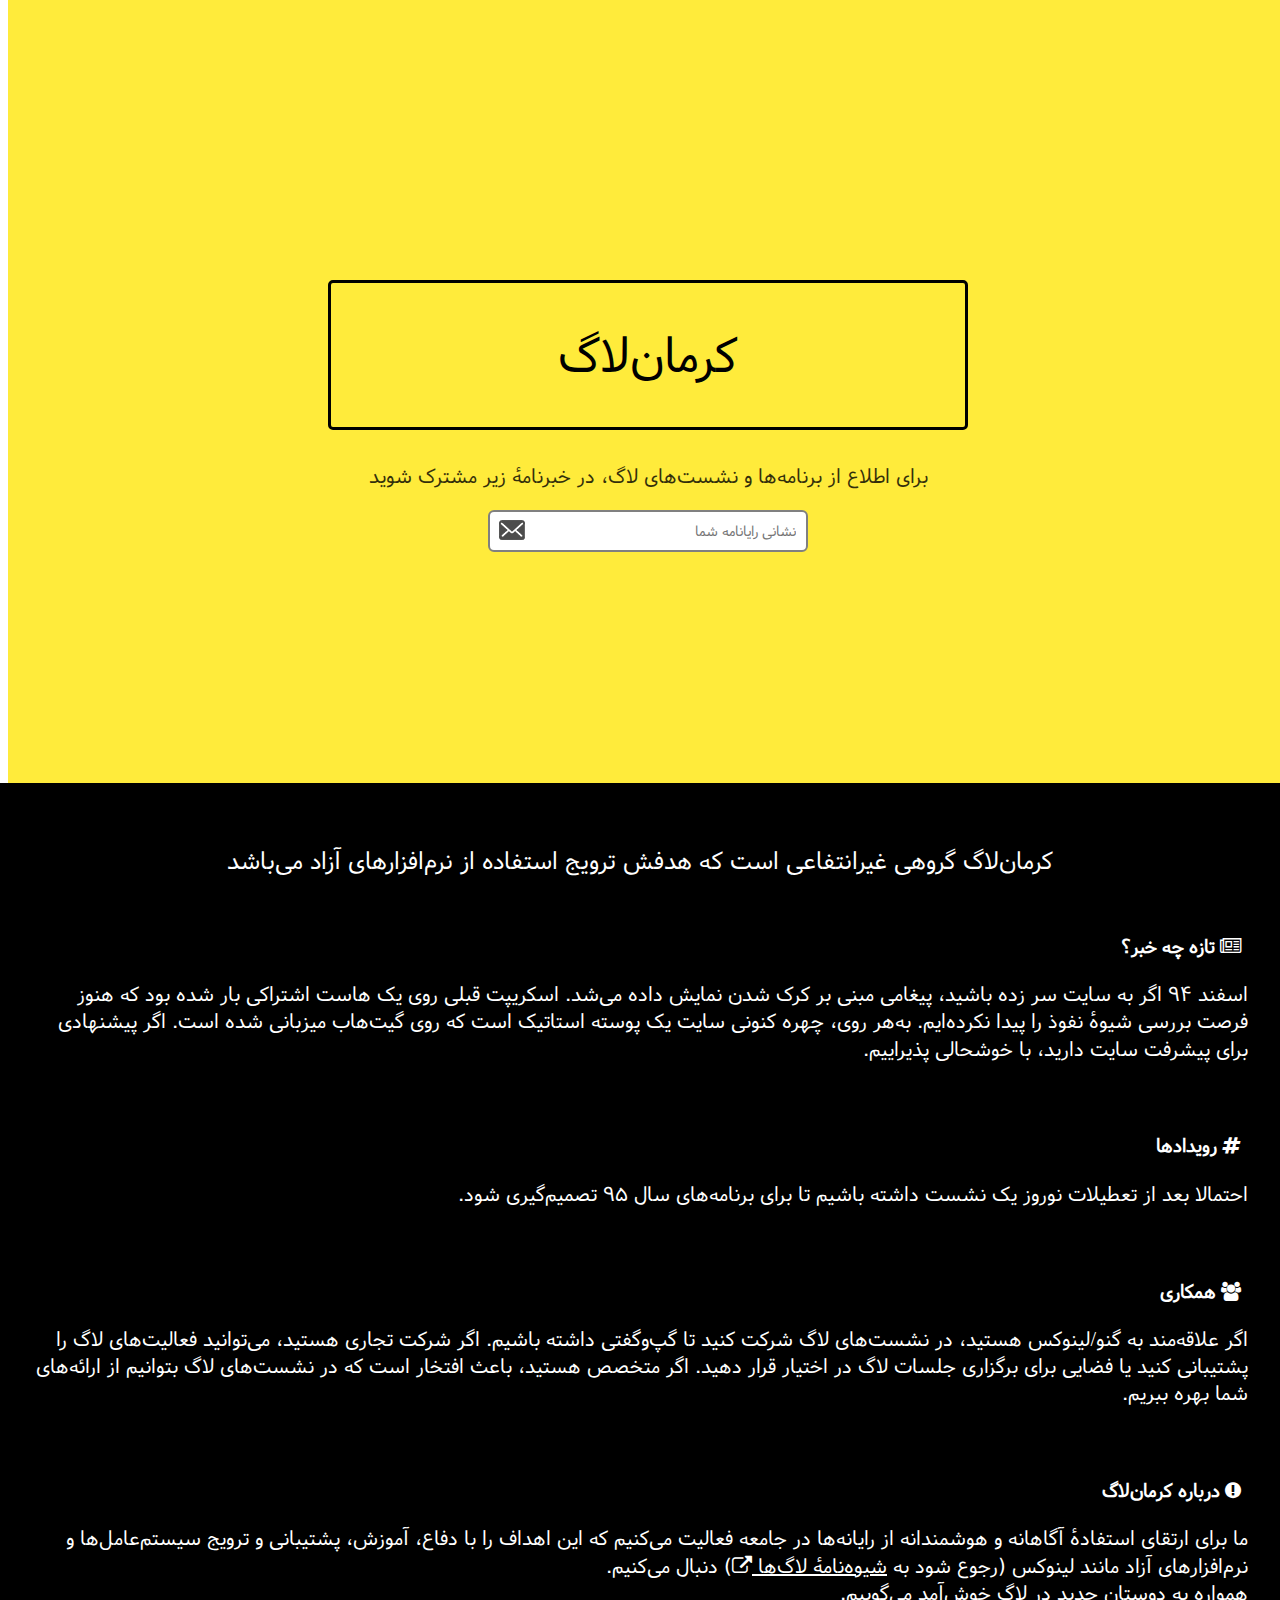
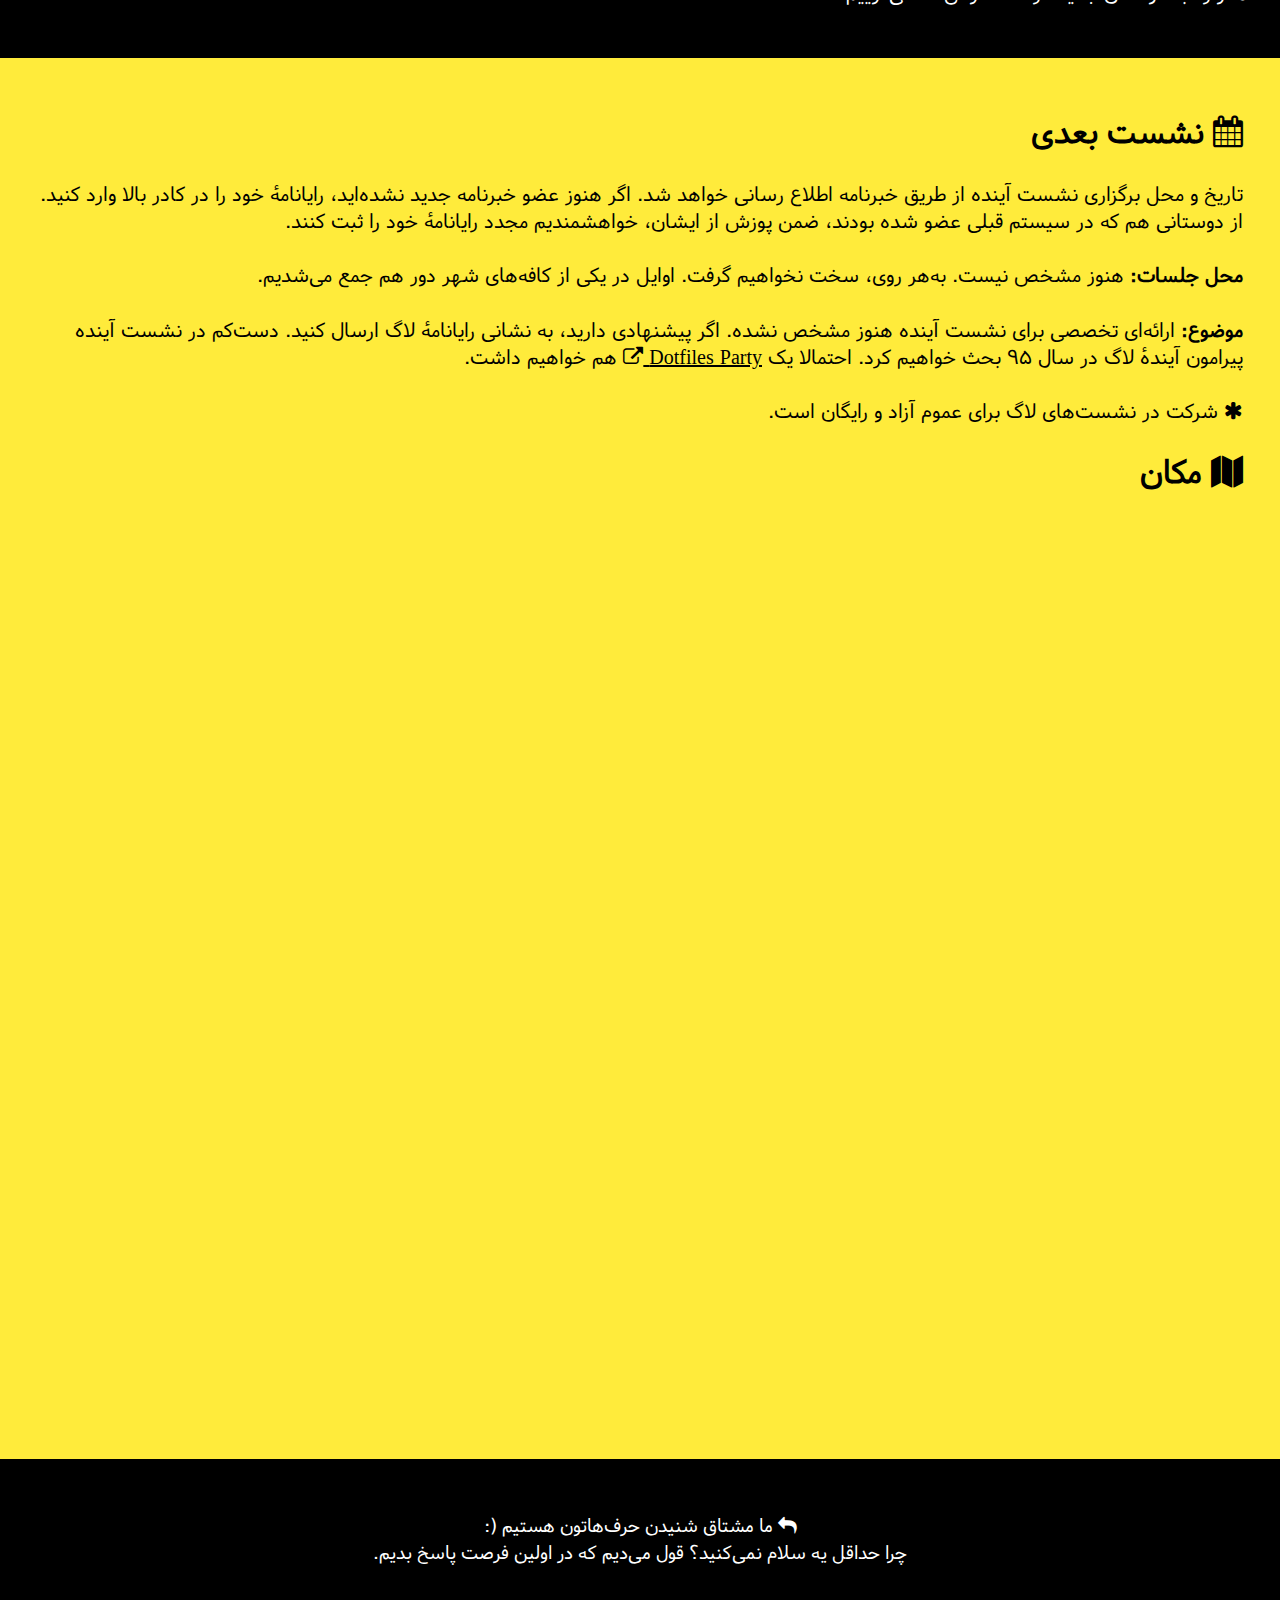
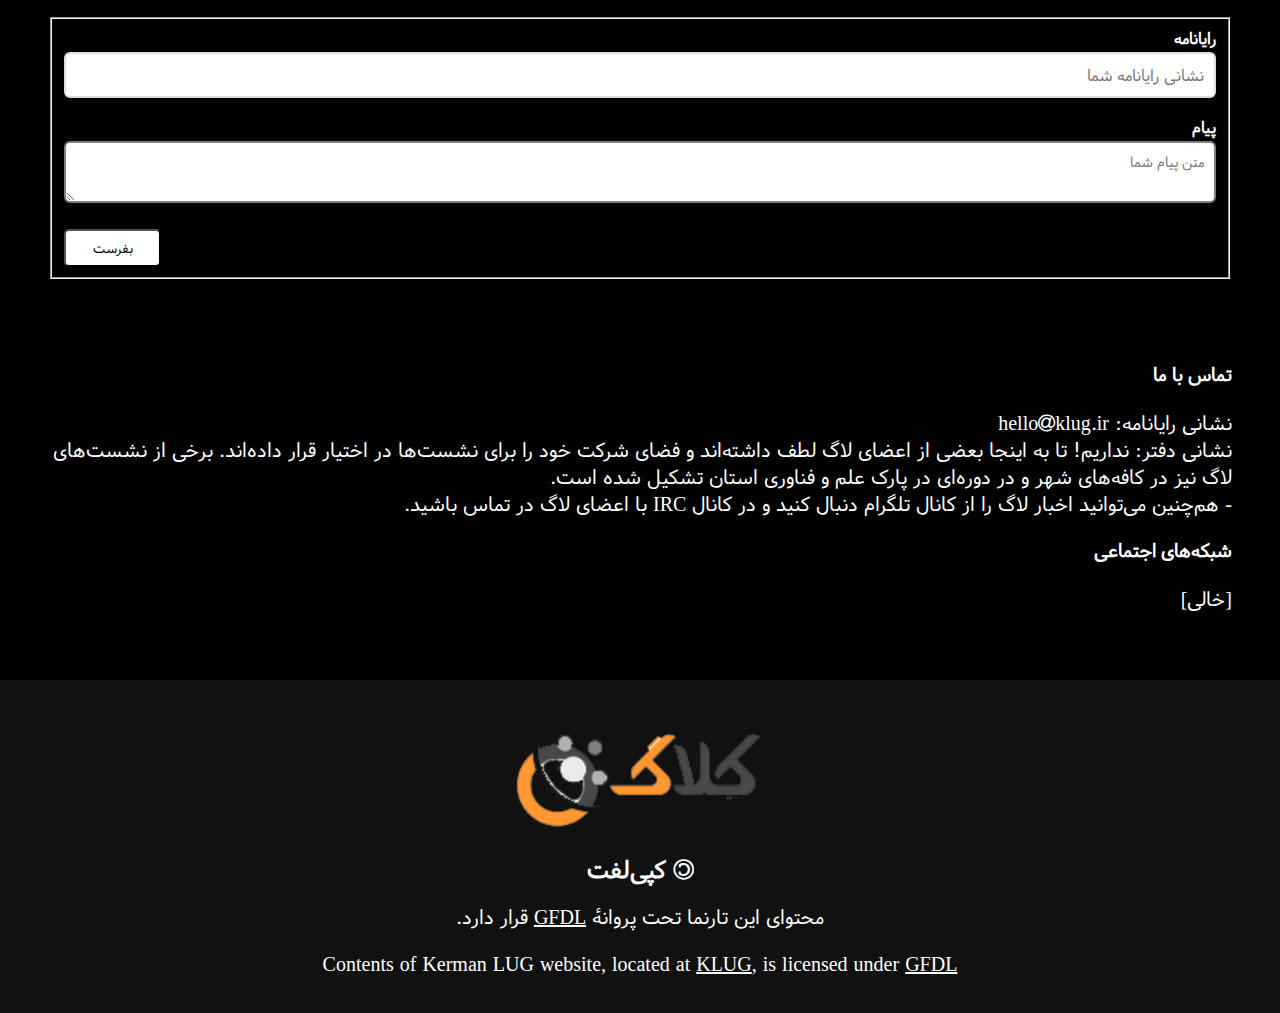
==== commit c0e5cf02: "edit: half-space" ====
--- a/index.html
+++ b/index.html
@@ -25,6 +25,8 @@
 </head>
 <body>
 
+<!-- Preloading the image used in subscribe form --><img height="0" src="images/envelope-hover.png" />
+
 <div class="header">
     <div class="home-menu pure-menu pure-menu-horizontal pure-menu-fixed">
         <a class="pure-menu-heading" href="">گروه کاربران گنو/لینوکس کرمان</a>
@@ -42,7 +44,7 @@
 
 <div class="splash-container">
     <div class="splash">
-        <h1 class="splash-head">کرمان لاگ</h1>
+        <h1 class="splash-head">کرمان‌لاگ</h1>
         <p class="splash-subhead">
             برای اطلاع از برنامه‌ها و نشست‌های لاگ، در خبرنامهٔ زیر مشترک شوید
         </p>
@@ -60,7 +62,7 @@
             </form>
         </div>
         </div>
-        <!-- End Subscribe form-->
+        <!-- End Subscribe form -->
 
     </div>
 </div>
@@ -188,17 +190,17 @@
     <div class="footer l-box is-center">
         <div class="pure-g">
         <div class="is-center pure-u-1 pure-u-md-1-2 pure-u-lg-2-5">
-            <img class="pure-img-responsive" alt="File Icons" width="300" src="images/logo.png">
+            <img class="pure-img-responsive" alt="File Icons" width="300" src="images/logo.png" />
         </div>
         <div class="pure-u-1 pure-u-md-1-2 pure-u-lg-3-5">
 
             <h2><i class="fa fa-copyright fa-flip-horizontal"></i> کپی‌لفت</h2>
 
             <p>
-محتوای این تارنما تحت پروانهٔ <a rel="license" href="https://commons.wikimedia.org/wiki/Commons:GNU_Free_Documentation_License,_version_1.2">GFDL</a> قرار دارد.
+محتوای این تارنما تحت پروانهٔ <a rel="license" href="https://www.gnu.org/licenses/fdl.html">GFDL</a> قرار دارد.
             </p>
             <p class="lead">
-            Contents of <span xmlns:dct="http://purl.org/dc/terms/" property="dct:title">Kerman LUG</span> website, located at <a xmlns:cc="http://creativecommons.org/ns#" href="http://klug.ir/" property="cc:attributionName" rel="cc:attributionURL">KLUG</a>, is licensed under <a rel="license" href="https://commons.wikimedia.org/wiki/Commons:GNU_Free_Documentation_License,_version_1.2">GFDL</a>
+            Contents of <span xmlns:dct="http://purl.org/dc/terms/" property="dct:title">Kerman LUG</span> website, located at <a xmlns:cc="http://creativecommons.org/ns#" href="http://klug.ir/" property="cc:attributionName" rel="cc:attributionURL">KLUG</a>, is licensed under <a rel="license" href="https://www.gnu.org/licenses/fdl.html">GFDL</a>
             </p>
         </div>
     </div>
--- a/css/layouts/marketing.css
+++ b/css/layouts/marketing.css
@@ -20,10 +20,8 @@
 h4,
 h5,
 h6,
-label
-input {
+label {
     color: #34495e;
-    font-family: 'vazir';
 }
 
 .pure-img-responsive {
@@ -66,7 +64,6 @@
     font-size: 100%;
     width: 100%;
     margin-bottom: 1em;
-    font-family: 'vazir';
 }
 
 /*
@@ -74,7 +71,7 @@
  * I want my pure-button elements to look a little different
  */
 .pure-button {
-    background-color: #1f8dd6;
+    background-color: #FFEB3B;
     color: white;
     padding: 0.5em 2em;
     border-radius: 5px;
@@ -83,7 +80,7 @@
 
 a.pure-button-primary {
     background: white;
-    color: #1f8dd6;
+    color: #FFEB3B;
     border-radius: 5px;
     font-size: 120%;
 }
@@ -100,7 +97,7 @@
     box-shadow: 0 1px 1px rgba(0,0,0, 0.10);
 }
 .home-menu {
-    background: #2d3e50;
+    background: #000;
 }
 .pure-menu.pure-menu-fixed {
     /* Fixed menus normally have a border at the bottom. */
@@ -136,7 +133,7 @@
  */
 
 .splash-container {
-    background: #1f8dd6;
+    background: #FFEB3B;
     z-index: 1;
     overflow: hidden;
     /* The following styles are required for the "scroll-over" effect */
@@ -207,7 +204,7 @@
 
 /* This is the class used for the content sub-headers (<h3>) */
 .content-subhead {
-    color: #1f8dd6;
+    color: #FFEB3B;
 }
     .content-subhead i {
         margin-right: 7px;
@@ -215,7 +212,7 @@
 
 /* This is the class used for the dark-background areas. */
 .ribbon {
-    background: #2d3e50;
+    background: #000;
     color: #aaa;
 }
 
--- a/css/rtl.css
+++ b/css/rtl.css
@@ -1,23 +1,14 @@
- @font-face {
+@font-face {
     font-family: 'vazir';
-    src: url('../fonts/Vazir.ttf');
     src: url('../fonts/Vazir.woff') format('woff'),
-         url('../fonts/Vazir-Bold.ttf') format('truetype'),
-         url('../fonts/Vazir-Bold.ttf') format('truetype'),
          url('../fonts/Vazir-Bold.woff') format('woff');
     font-weight: normal;
     font-style: normal;
 }
 
-@font-face {
-    font-family: 'Droid Arabic Naskh';
-    src: url('../fonts/DroidNaskh-Bold.ttf');
-    font-style: normal;
-}
-
 body {
     direction: rtl;
-    font-family: 'vazir', 'Droid Arabic Naskh', 'Ubuntu';
+    font-family: 'vazir', 'pfont', 'Ubuntu';
 }
 
 /*============================ Header ============================*/
@@ -31,6 +22,14 @@
 
 .pure-menu-horizontal {
     white-space: normal;
+}
+
+.pure-menu .pure-menu-heading {
+    font-size: 135%;
+}
+
+.pure-menu-list {
+    margin-top: 3px;
 }
 
 /*========================= a, a:hover ===========================*/
@@ -56,13 +55,13 @@
 
 /*========================= Font Issues ==========================*/
 
-.splash-head, .pure-button, .pure-form, .pure-button {
-    font-family: 'vazir', 'Droid Arabic Naskh', 'pfont';
+input, .splash-head, .pure-button, .pure-form, .pure-button {
+    font-family: 'vazir', 'pfont', 'Ubuntu';
 }
 
 .home-menu a, .content-subhead, h1, h2, h3, h4, h5, h6, label, p {
     color: white;
-    font-family: 'vazir', 'Droid Arabic Naskh', 'Ubuntu';
+    font-family: 'vazir', 'pfont', 'Ubuntu';
 }
 
 p {
@@ -73,11 +72,6 @@
     letter-spacing: 0em;
 }
 
-input {
-    color: #34495e;
-    font-family: 'vazir';
-}
-
 /*================================================================*/
 
 .splash-container, .ribbon {
@@ -107,10 +101,6 @@
 .content-head-ribbon {
     color: black;
     padding: 5px;
-}
-
-.vazir {
-    font-family: 'vazir !IMPORTANT';
 }
 
 /*======================== SUBSCRIBE FORM ========================*/
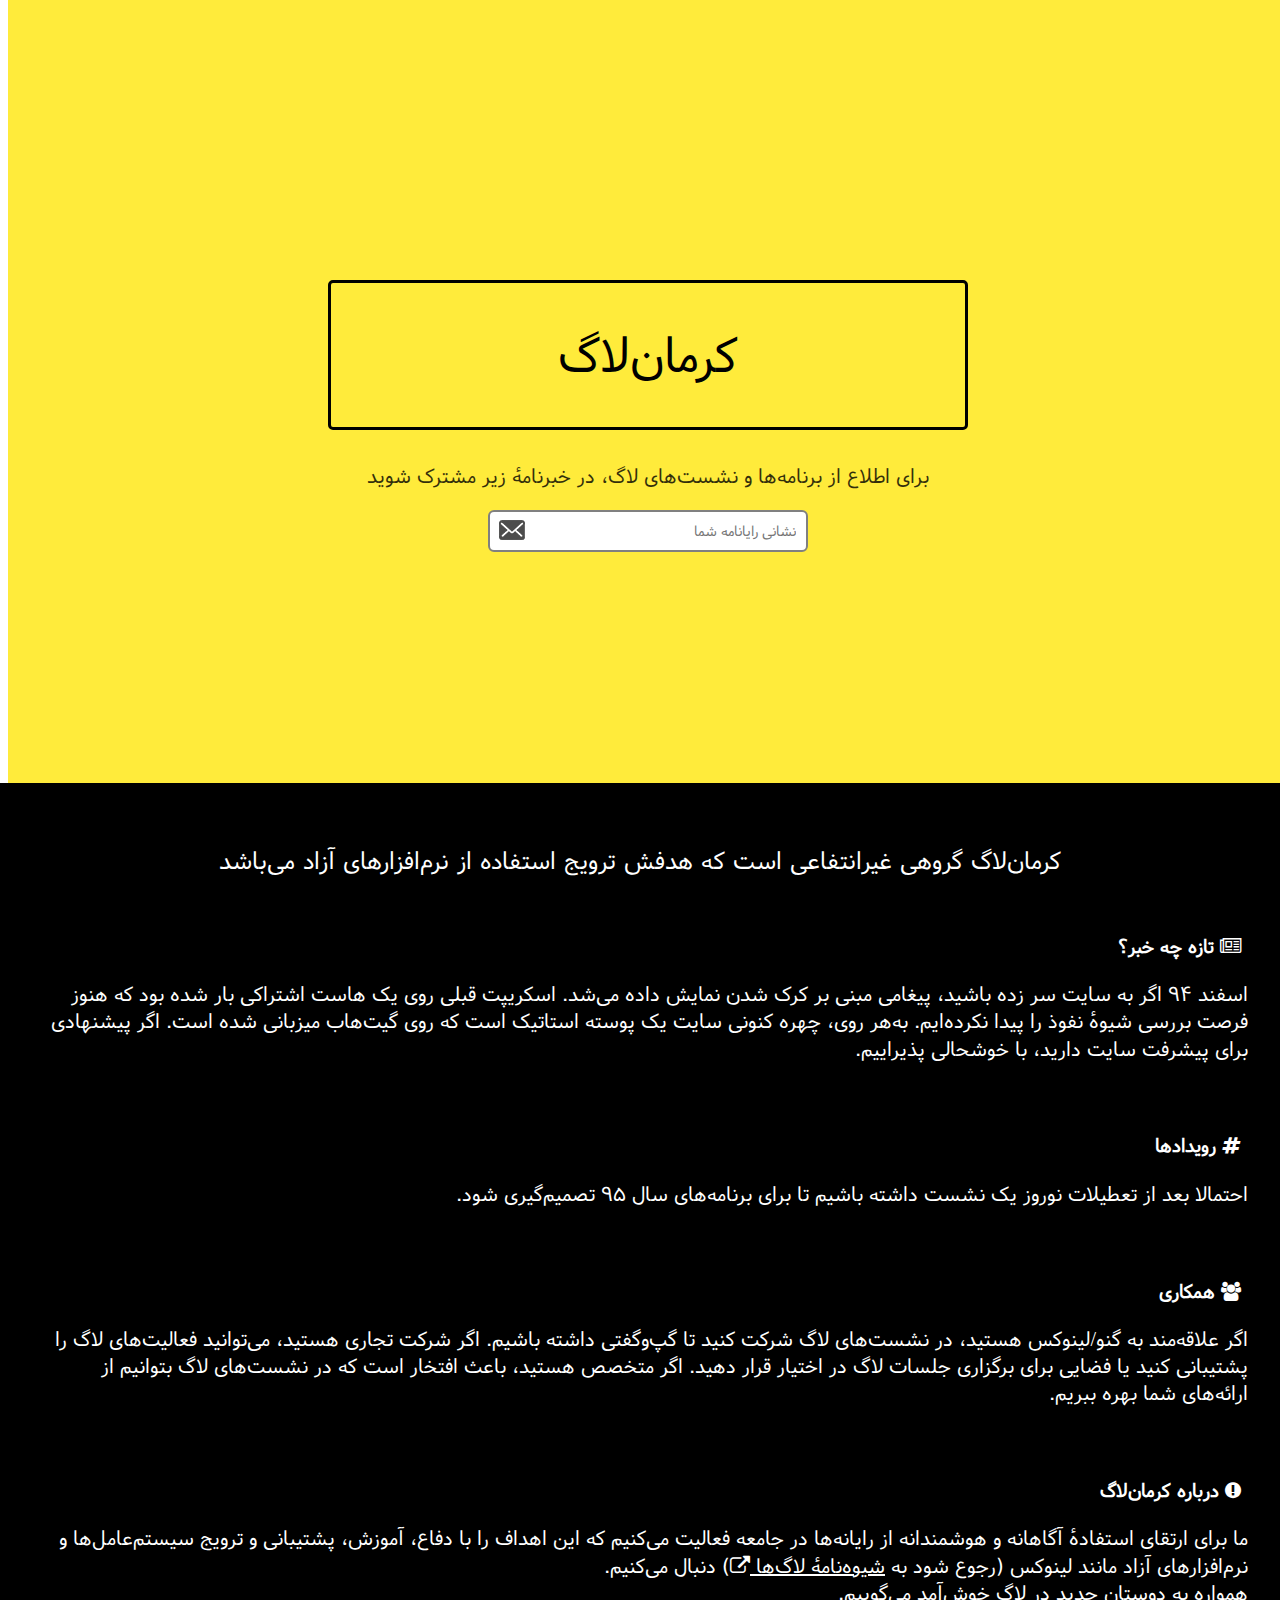
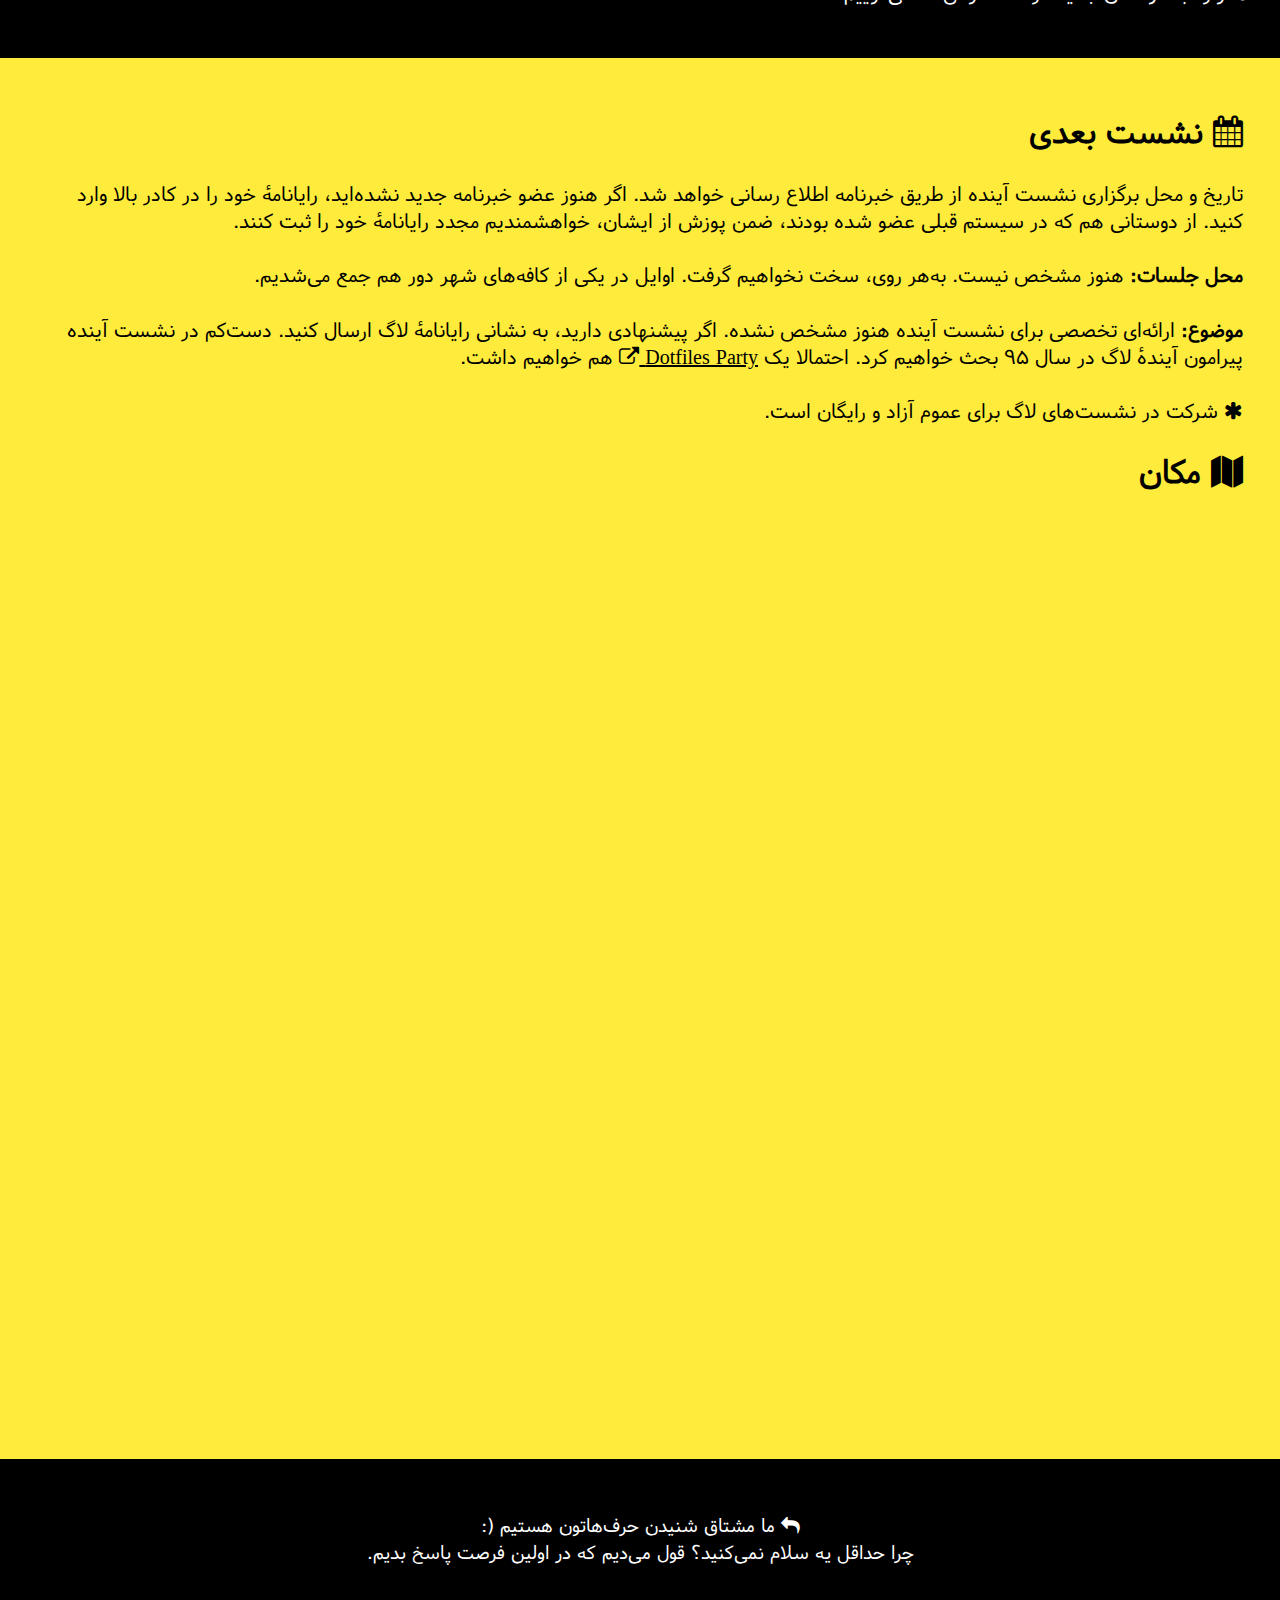
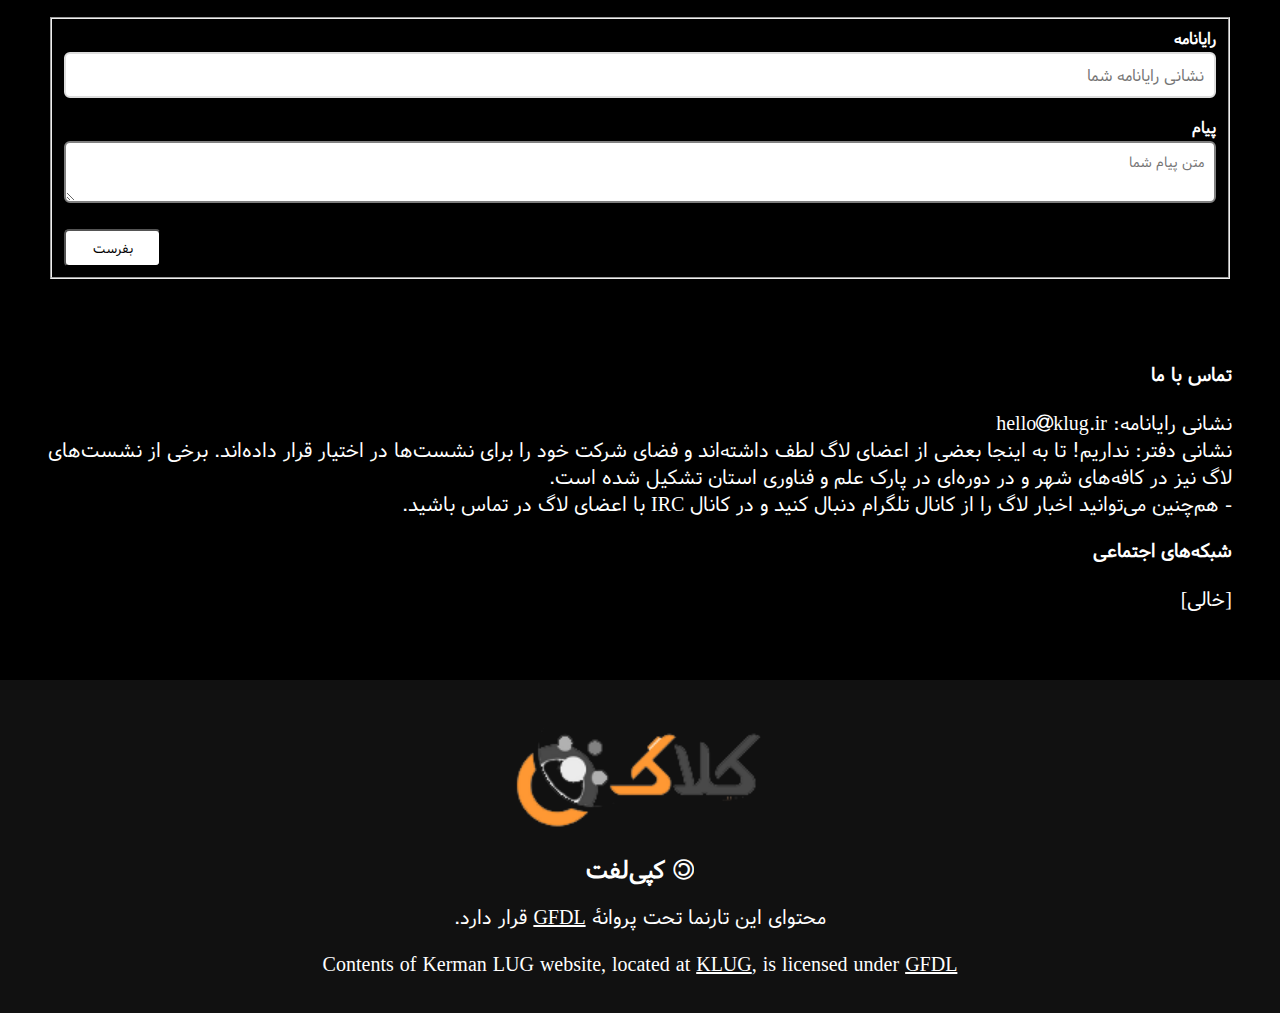
==== commit 9dd8686e: "update" ====
--- a/index.html
+++ b/index.html
@@ -32,7 +32,7 @@
         <a class="pure-menu-heading" href="">گروه کاربران گنو/لینوکس کرمان</a>
 
         <ul class="pure-menu-list">
-            <li class="pure-menu-item"><a href="blog.html" class="pure-menu-link"><i class="fa fa-list-alt fa-flip-horizontal"></i> بلاگ</a></li>
+            <li class="pure-menu-item"><a href="blog/" class="pure-menu-link"><i class="fa fa-list-alt fa-flip-horizontal"></i> بلاگ</a></li>
             <li class="pure-menu-item"><a href="irc://irc.freenode.net/kermanlug" class="pure-menu-link"><i class="fa fa-comment"></i> IRC</a></li>
             <li class="pure-menu-item"><a href="https://telegram.me/joinchat/CYY-5z2LL8rXZhT4EITyJA" class="pure-menu-link"><i class="fa fa-send"></i> تلگرام</a></li>
             <li class="pure-menu-item"><a href="http://web.archive.org/web/20140118203056/http://www.klug.ir/" class="pure-menu-link"><i class="fa fa-archive"></i> آرشیو</a></li>
@@ -200,7 +200,7 @@
 محتوای این تارنما تحت پروانهٔ <a rel="license" href="https://www.gnu.org/licenses/fdl.html">GFDL</a> قرار دارد.
             </p>
             <p class="lead">
-            Contents of <span xmlns:dct="http://purl.org/dc/terms/" property="dct:title">Kerman LUG</span> website, located at <a xmlns:cc="http://creativecommons.org/ns#" href="http://klug.ir/" property="cc:attributionName" rel="cc:attributionURL">KLUG</a>, is licensed under <a rel="license" href="https://www.gnu.org/licenses/fdl.html">GFDL</a>
+            Contents of <span xmlns:dct="http://purl.org/dc/terms/" property="dct:title">Kerman LUG</span> website, located at <a href="http://klug.ir/">KLUG</a>, is licensed under <a rel="license" href="https://www.gnu.org/licenses/fdl.html">GFDL</a>
             </p>
         </div>
     </div>
